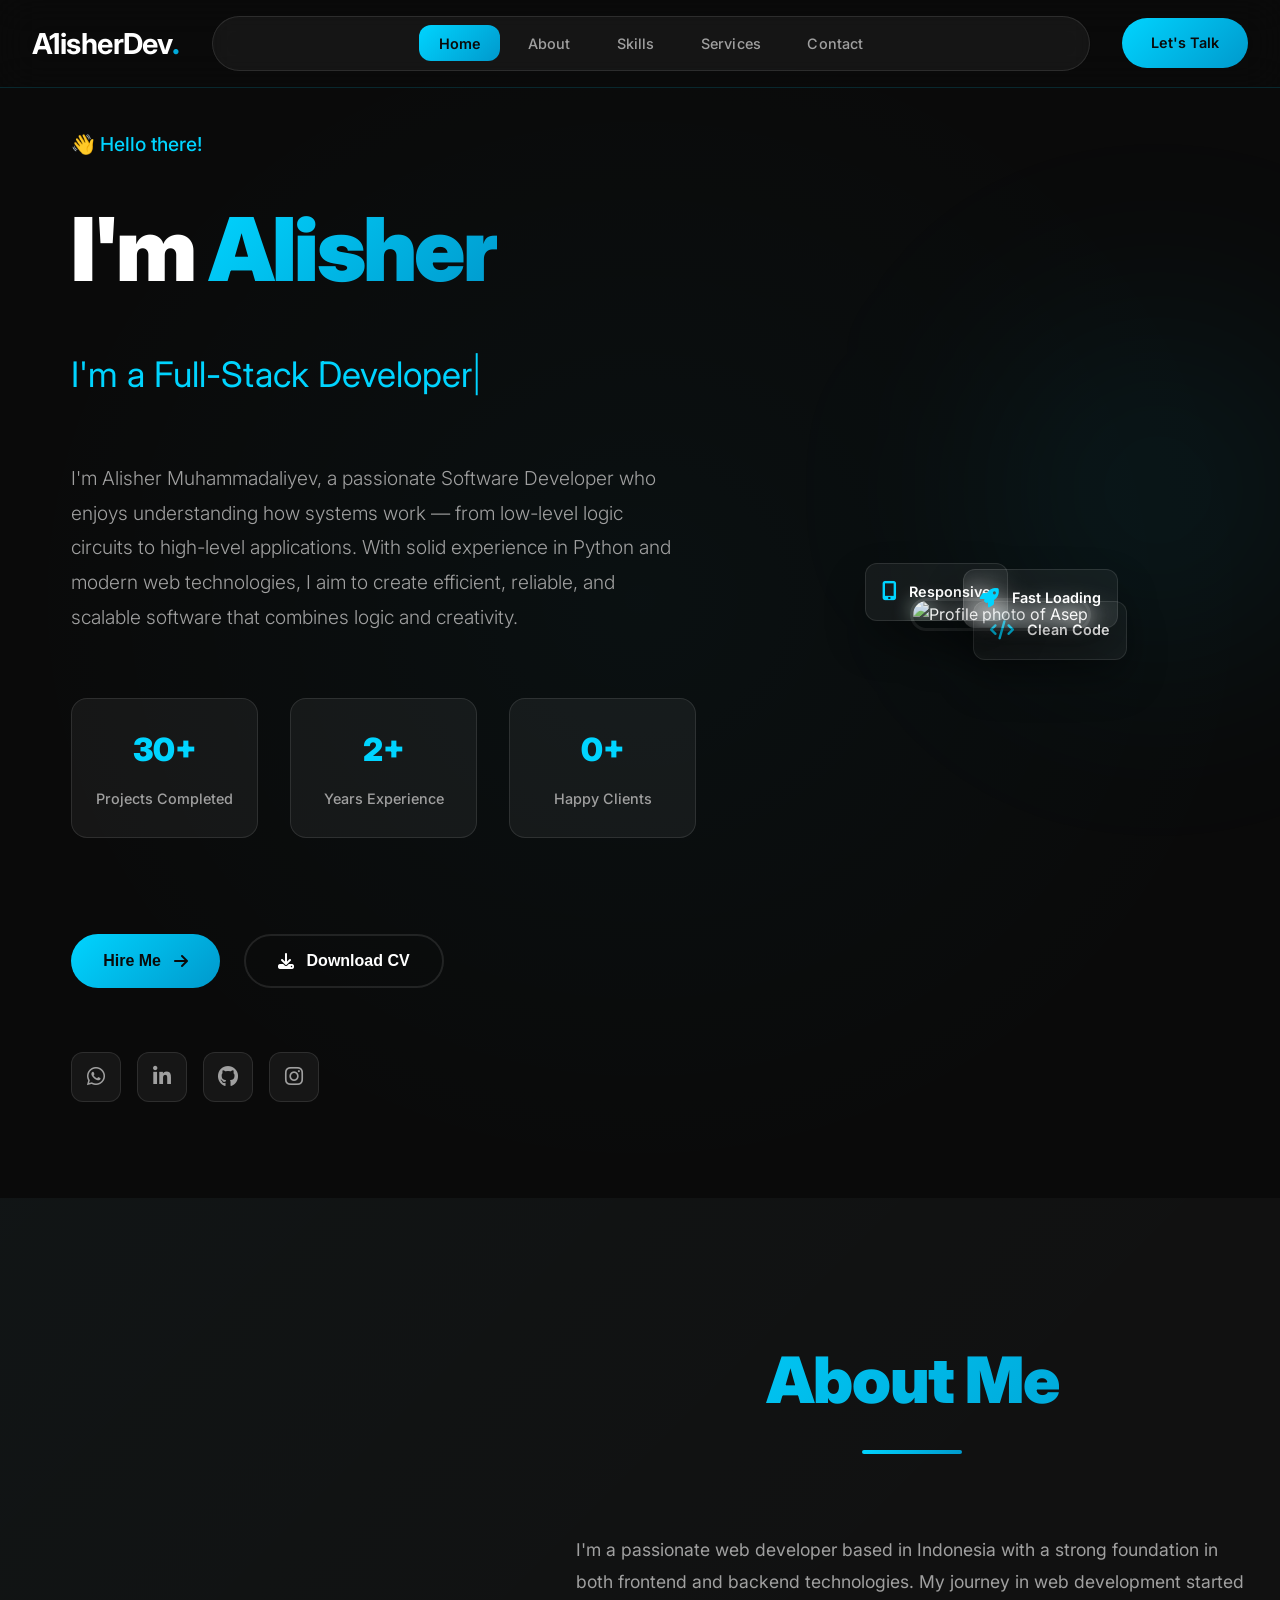
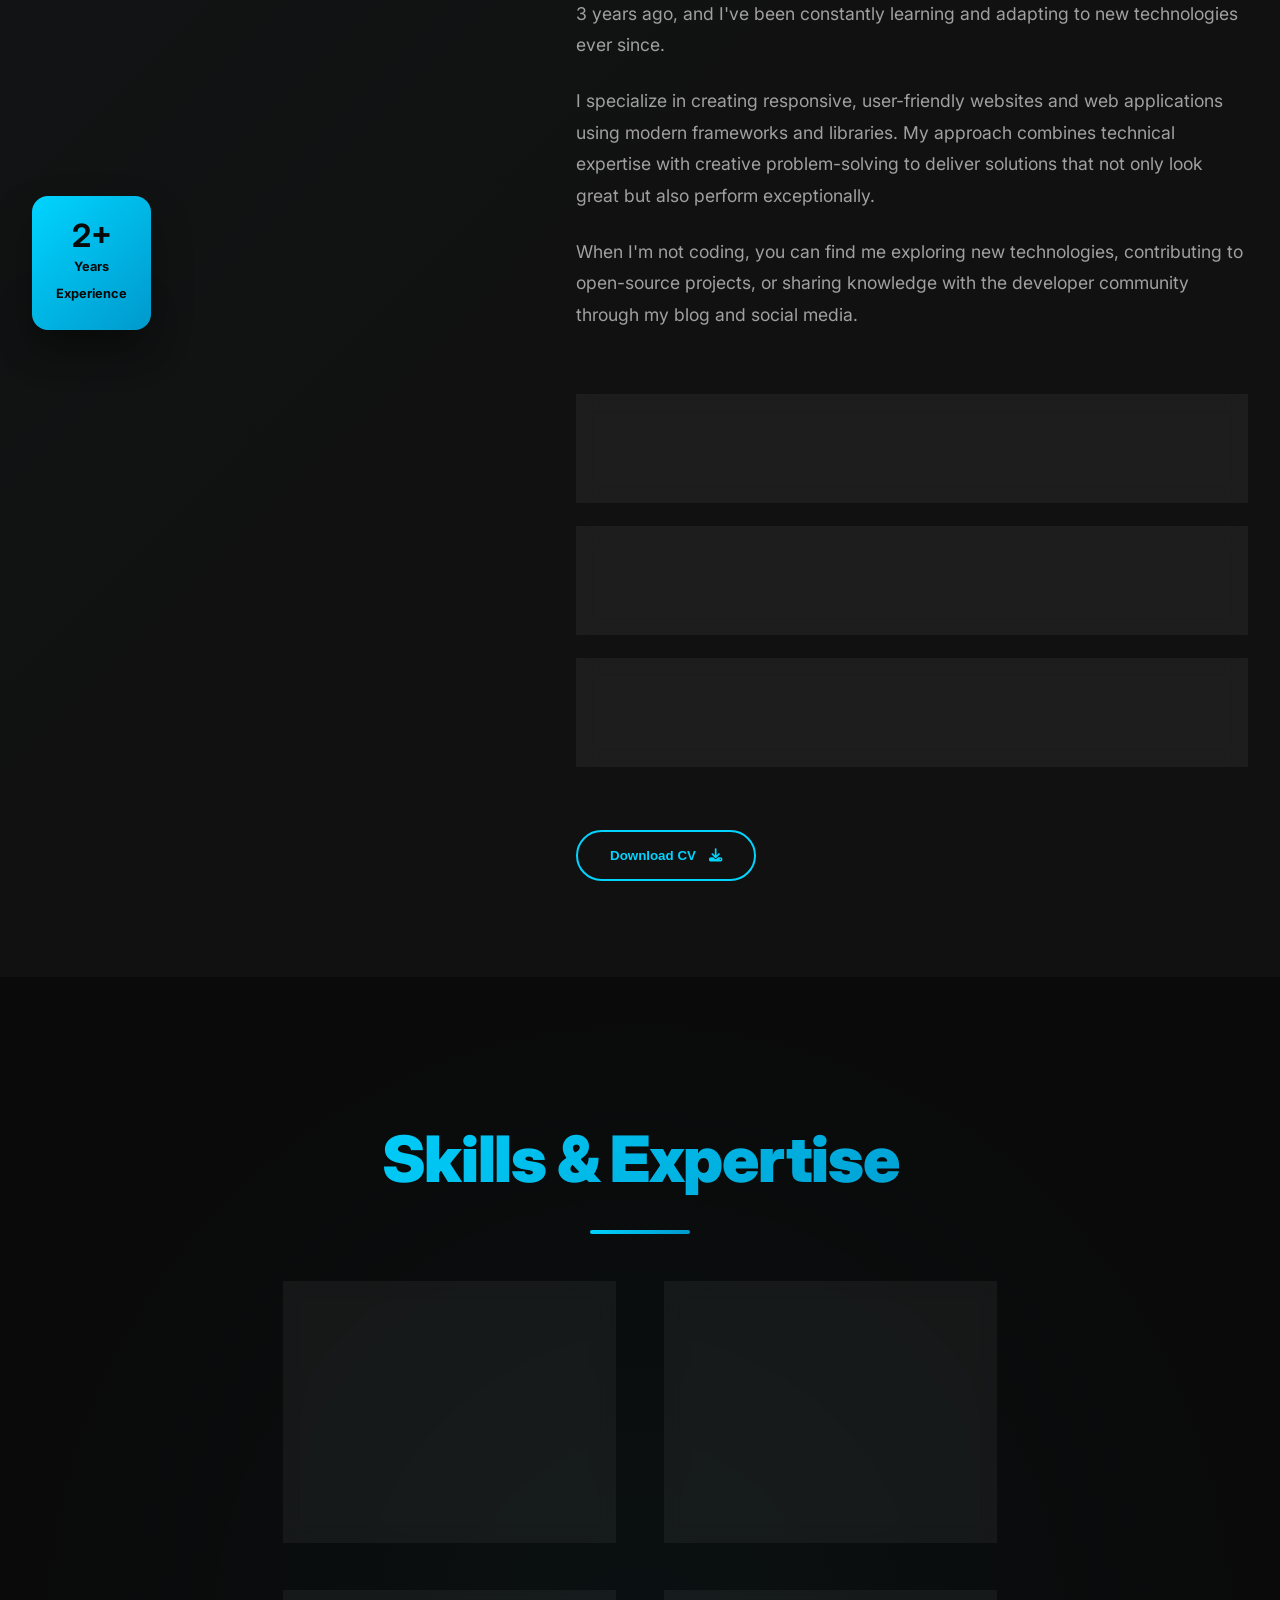
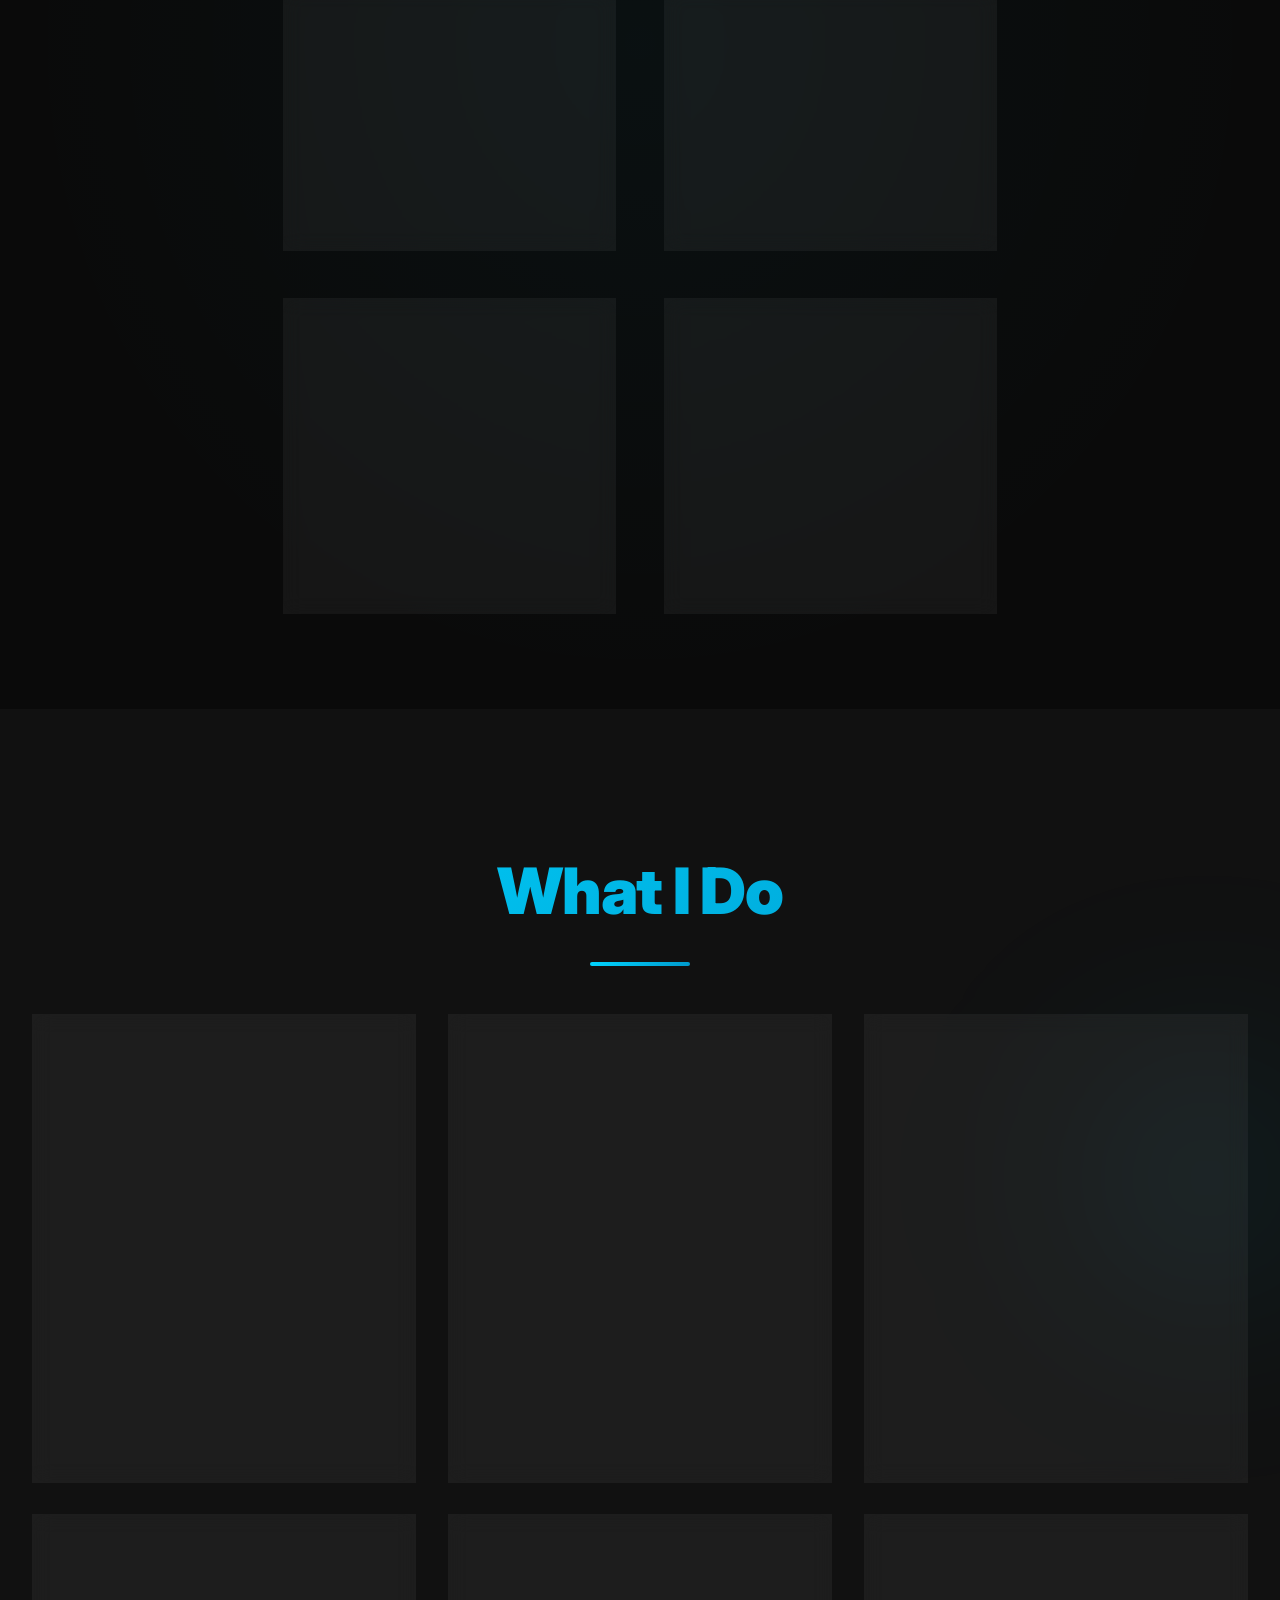
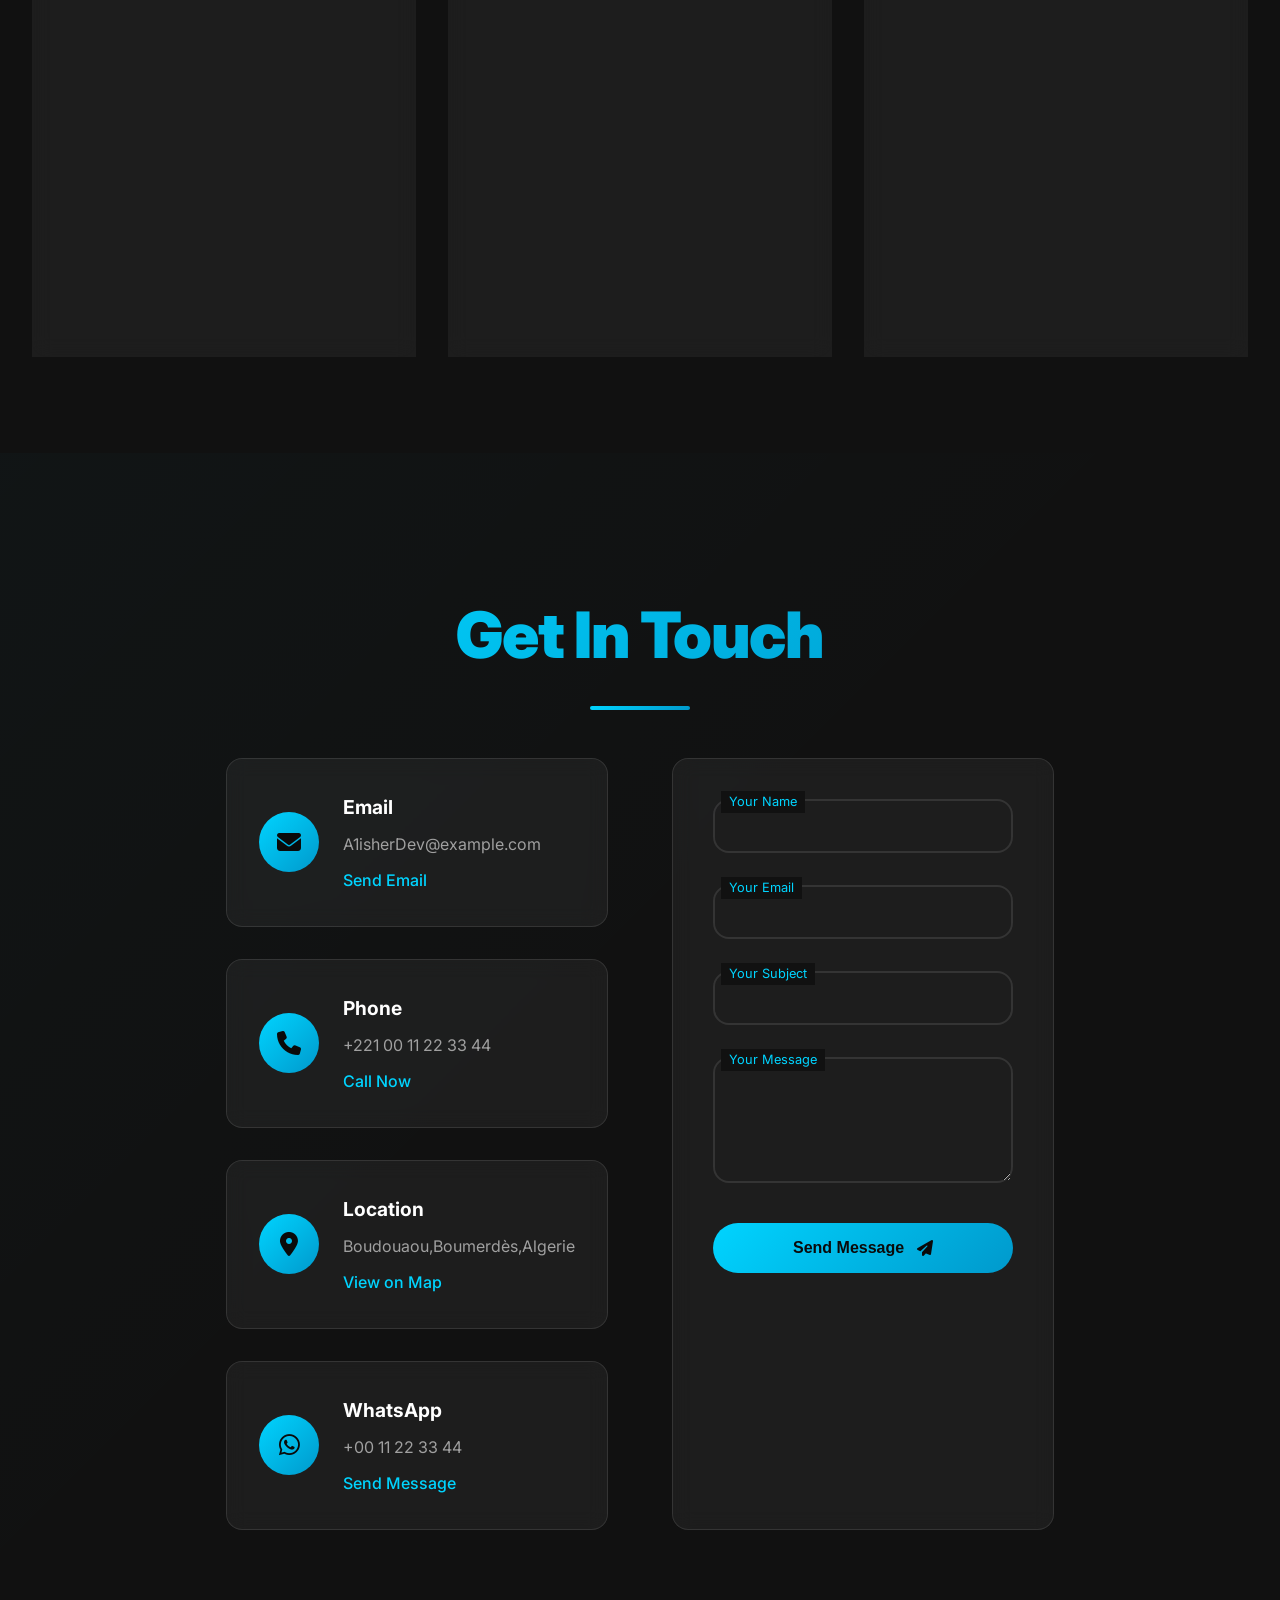
==== protfile/index.html @ f5bdd961 "template and starting" ====
<!DOCTYPE html>
<html lang="en">
<head>
    <meta charset="UTF-8">
    <meta name="viewport" content="width=device-width, initial-scale=1.0">
    <title>A1isherDev</title>
    <link rel="stylesheet" href="https://fonts.googleapis.com/css2?family=Inter:wght@300;400;500;600;700;900&display=swap">
    <link rel="stylesheet" href="https://cdnjs.cloudflare.com/ajax/libs/font-awesome/6.4.0/css/all.min.css">
    <link rel="stylesheet" href="style.css">
</head>
<body>
    <header>
        <nav class="navbar">
            <div class="nav-brand">A1isherDev<span class="brand-dot">.</span></div>
            <ul class="nav-menu">
                <li><a href="#home" class="nav-link active">Home</a></li>
                <li><a href="#about" class="nav-link">About</a></li>
                <li><a href="#skills" class="nav-link">Skills</a></li>
                <li><a href="#service" class="nav-link">Services</a></li>
                <li><a href="#contact" class="nav-link">Contact</a></li>
            </ul>
            <div class="nav-cta">
                <a href="#contact" class="cta-btn">Let's Talk</a>
            </div>
            <div class="hamburger">
                <span></span>
                <span></span>
                <span></span>
            </div>
        </nav>
    </header>

    <main>
        <section id="home" class="section home">
            <div class="container">
                <div class="home-content">
                    <div class="home-text">
                        <div class="greeting">👋 Hello there!</div>
                        <h1 class="hero-title">I'm <span class="accent">Alisher</span></h1>
                        <h2 class="hero-subtitle" id="rotating-profession">Web Developer</h2>
                        <p class="hero-desc">I'm Alisher Muhammadaliyev, a passionate Software Developer who enjoys understanding how systems work —
from low-level logic circuits to high-level applications.
With solid experience in Python and modern web technologies,
I aim to create efficient, reliable, and scalable software that combines logic and creativity.</p>
                        
                        <div class="hero-stats">
                            <div class="stat">
                                <span class="stat-number">30+</span>
                                <span class="stat-label">Projects Completed</span>
                            </div>
                            <div class="stat">
                                <span class="stat-number">2+</span>
                                <span class="stat-label">Years Experience</span>
                            </div>
                            <div class="stat">
                                <span class="stat-number">0+</span>
                                <span class="stat-label">Happy Clients</span>
                            </div>
                        </div>

                        <div class="hero-actions">
                            <button class="hire-btn primary">
                                <span>Hire Me</span>
                                <i class="fas fa-arrow-right"></i>
                            </button>
                            <button class="hire-btn secondary">
                                <i class="fas fa-download"></i>
                                <span>Download CV</span>
                            </button>
                        </div>

                        <div class="social-links">
                            <a href="#" aria-label="WhatsApp" class="social-icon whatsapp">
                                <i class="fab fa-whatsapp"></i>
                            </a>
                            <a href="#" aria-label="LinkedIn" class="social-icon linkedin">
                                <i class="fab fa-linkedin-in"></i>
                            </a>
                            <a href="https://github.com/A1isherDev" aria-label="GitHub" class="social-icon github">
                                <i class="fab fa-github"></i>
                            </a>
                            <a href="#" aria-label="Instagram" class="social-icon instagram">
                                <i class="fab fa-instagram"></i>
                            </a>
                        </div>
                    </div>
                    
                    <div class="home-image">
                        <div class="image-container">
                            <img src="images/img.jpg" alt="Profile photo of Asep" class="profile-image">
                            <div class="floating-card card-1">
                                <i class="fas fa-code"></i>
                                <span>Clean Code</span>
                            </div>
                            <div class="floating-card card-2">
                                <i class="fas fa-mobile-alt"></i>
                                <span>Responsive</span>
                            </div>
                            <div class="floating-card card-3">
                                <i class="fas fa-rocket"></i>
                                <span>Fast Loading</span>
                            </div>
                        </div>
                    </div>
                </div>
            </div>
        </section>

        <section id="about" class="section about">
            <div class="container">
                <div class="about-content">
                    <div class="about-image">
                        <div class="image-wrapper">
                            <img src="images/img.jpg" alt="About Asep" class="about-img">
                            <div class="experience-badge">
                                <span class="badge-number">2+</span>
                                <span class="badge-text">Years<br>Experience</span>
                            </div>
                        </div>
                    </div>
                    
                    <div class="about-text">
                        <h2 class="section-title">About Me</h2>
                        <div class="about-description">
                            <p>I'm a passionate web developer based in Indonesia with a strong foundation in both frontend and backend technologies. My journey in web development started 3 years ago, and I've been constantly learning and adapting to new technologies ever since.</p>
                            
                            <p>I specialize in creating responsive, user-friendly websites and web applications using modern frameworks and libraries. My approach combines technical expertise with creative problem-solving to deliver solutions that not only look great but also perform exceptionally.</p>
                            
                            <p>When I'm not coding, you can find me exploring new technologies, contributing to open-source projects, or sharing knowledge with the developer community through my blog and social media.</p>
                        </div>

                        <div class="about-highlights">
                            <div class="highlight">
                                <i class="fas fa-graduation-cap"></i>
                                <div>
                                    <h4>Education</h4>
                                    <p>Computer Science</p>
                                </div>
                            </div>
                            <div class="highlight">
                                <i class="fas fa-map-marker-alt"></i>
                                <div>
                                    <h4>Location</h4>
                                    <p>Boudouaou,Boumerdès,Algerie</p>
                                </div>
                            </div>
                            <div class="highlight">
                                <i class="fas fa-briefcase"></i>
                                <div>
                                    <h4>Experience</h4>
                                    <p>2+ Years in Web Development</p>
                                </div>
                            </div>
                        </div>

                        <div class="about-actions">
                            <button class="about-btn">
                                <span>Download CV</span>
                                <i class="fas fa-download"></i>
                            </button>
                        </div>
                    </div>
                </div>
            </div>
        </section>

        <!-- Skills Section -->
        <section id="skills" class="section skills">
            <div class="container">
                <h2 class="section-title">Skills & Expertise</h2>
                <div class="skills-content">
                    <div class="skills-grid">
                        <div class="skill-category">
                            <h3>Frontend Development</h3>
                            <div class="skill-items">
                                <div class="skill-item">
                                    <i class="fab fa-html5"></i>
                                    <span>HTML5</span>
                                    <div class="skill-bar">
                                        <div class="skill-fill" style="width: 95%"></div>
                                    </div>
                                </div>
                                <div class="skill-item">
                                    <i class="fab fa-css3-alt"></i>
                                    <span>CSS3</span>
                                    <div class="skill-bar">
                                        <div class="skill-fill" style="width: 90%"></div>
                                    </div>
                                </div>
                                <div class="skill-item">
                                    <i class="fab fa-js-square"></i>
                                    <span>JavaScript</span>
                                    <div class="skill-bar">
                                        <div class="skill-fill" style="width: 85%"></div>
                                    </div>
                                </div>
                            </div>
                        </div>
                        <div class="skill-category">
                            <h3>Backend Development</h3>
                            <div class="skill-items">
                                <div class="skill-item">
                                    <i class="fab fa-node-js"></i>
                                    <span>Node.js</span>
                                    <div class="skill-bar">
                                        <div class="skill-fill" style="width: 85%"></div>
                                    </div>
                                </div>
                                <div class="skill-item">
                                    <i class="fab fa-python"></i>
                                    <span>Python</span>
                                    <div class="skill-bar">
                                        <div class="skill-fill" style="width: 80%"></div>
                                    </div>
                                </div>
                                <div class="skill-item">
                                    <i class="fas fa-server"></i>
                                    <span>Express.js</span>
                                    <div class="skill-bar">
                                        <div class="skill-fill" style="width: 80%"></div>
                                    </div>
                                </div>
                            </div>
                        </div>
                        <div class="skill-category">
                            <h3>Database Management</h3>
                            <div class="skill-items">
                                <div class="skill-item">
                                    <i class="fas fa-database"></i>
                                    <span>MongoDB</span>
                                    <div class="skill-bar">
                                        <div class="skill-fill" style="width: 75%"></div>
                                    </div>
                                </div>
                                <div class="skill-item">
                                    <i class="fas fa-database"></i>
                                    <span>MySQL</span>
                                    <div class="skill-bar">
                                        <div class="skill-fill" style="width: 80%"></div>
                                    </div>
                                </div>
                                <div class="skill-item">
                                    <i class="fas fa-database"></i>
                                    <span>PostgreSQL</span>
                                    <div class="skill-bar">
                                        <div class="skill-fill" style="width: 70%"></div>
                                    </div>
                                </div>
                            </div>
                        </div>
                        <div class="skill-category">
                            <h3>DevOps & Tools</h3>
                            <div class="skill-items">
                                <div class="skill-item">
                                    <i class="fab fa-git-alt"></i>
                                    <span>Git</span>
                                    <div class="skill-bar">
                                        <div class="skill-fill" style="width: 90%"></div>
                                    </div>
                                </div>
                                <div class="skill-item">
                                    <i class="fab fa-docker"></i>
                                    <span>Docker</span>
                                    <div class="skill-bar">
                                        <div class="skill-fill" style="width: 70%"></div>
                                    </div>
                                </div>
                                <div class="skill-item">
                                    <i class="fas fa-code"></i>
                                    <span>VS Code</span>
                                    <div class="skill-bar">
                                        <div class="skill-fill" style="width: 95%"></div>
                                    </div>
                                </div>
                            </div>
                        </div>
                        <div class="skill-category">
                            <h3>UI/UX Design</h3>
                            <div class="skill-items">
                                <div class="skill-item">
                                    <i class="fab fa-figma"></i>
                                    <span>Figma</span>
                                    <div class="skill-bar">
                                        <div class="skill-fill" style="width: 85%"></div>
                                    </div>
                                </div>
                                <div class="skill-item">
                                    <i class="fas fa-palette"></i>
                                    <span>Adobe XD</span>
                                    <div class="skill-bar">
                                        <div class="skill-fill" style="width: 75%"></div>
                                    </div>
                                </div>
                                <div class="skill-item">
                                    <i class="fas fa-mobile-alt"></i>
                                    <span>Responsive Design</span>
                                    <div class="skill-bar">
                                        <div class="skill-fill" style="width: 90%"></div>
                                    </div>
                                </div>
                            </div>
                        </div>
                        <div class="skill-category">
                            <h3>Mobile Development</h3>
                            <div class="skill-items">
                                <div class="skill-item">
                                    <i class="fab fa-react"></i>
                                    <span>React Native</span>
                                    <div class="skill-bar">
                                        <div class="skill-fill" style="width: 75%"></div>
                                    </div>
                                </div>
                                <div class="skill-item">
                                    <i class="fab fa-android"></i>
                                    <span>Android</span>
                                    <div class="skill-bar">
                                        <div class="skill-fill" style="width: 70%"></div>
                                    </div>
                                </div>
                                <div class="skill-item">
                                    <i class="fab fa-apple"></i>
                                    <span>iOS</span>
                                    <div class="skill-bar">
                                        <div class="skill-fill" style="width: 65%"></div>
                                    </div>
                                </div>
                            </div>
                        </div>
                    </div>
                </div>
            </div>
        </section>

        <!-- Services Section -->
        <section id="service" class="section services">
            <div class="container">
                <h2 class="section-title">What I Do</h2>
                <div class="services-content">
                    <div class="services-grid">
                        <div class="service-card">
                            <div class="service-icon">
                                <i class="fas fa-code"></i>
                            </div>
                            <h3>Web Development</h3>
                            <p>I create responsive, modern websites using the latest technologies and best practices. From concept to deployment, I ensure your website looks great and performs perfectly.</p>
                            <div class="service-features">
                                <span>Responsive Design</span>
                                <span>Performance Optimized</span>
                                <span>SEO Friendly</span>
                            </div>
                        </div>
                        <div class="service-card">
                            <div class="service-icon">
                                <i class="fas fa-mobile-alt"></i>
                            </div>
                            <h3>Mobile Development</h3>
                            <p>Building cross-platform mobile applications that work seamlessly on both iOS and Android devices using modern frameworks and tools.</p>
                            <div class="service-features">
                                <span>Cross-Platform</span>
                                <span>Native Performance</span>
                                <span>User-Friendly</span>
                            </div>
                        </div>
                        <div class="service-card">
                            <div class="service-icon">
                                <i class="fas fa-palette"></i>
                            </div>
                            <h3>UI/UX Design</h3>
                            <p>Designing intuitive and beautiful user interfaces that provide exceptional user experiences. I focus on usability, accessibility, and visual appeal.</p>
                            <div class="service-features">
                                <span>User-Centered</span>
                                <span>Modern Design</span>
                                <span>Accessibility</span>
                            </div>
                        </div>
                        <div class="service-card">
                            <div class="service-icon">
                                <i class="fas fa-rocket"></i>
                            </div>
                            <h3>Performance Optimization</h3>
                            <p>Optimizing websites and applications for speed, scalability, and reliability. I ensure your digital products perform at their best under any conditions.</p>
                            <div class="service-features">
                                <span>Fast Loading</span>
                                <span>Scalable</span>
                                <span>Reliable</span>
                            </div>
                        </div>
                        <div class="service-card">
                            <div class="service-icon">
                                <i class="fas fa-shopping-cart"></i>
                            </div>
                            <h3>E-commerce Solutions</h3>
                            <p>Building secure and efficient e-commerce platforms that drive sales and provide excellent shopping experiences for your customers.</p>
                            <div class="service-features">
                                <span>Secure Payments</span>
                                <span>Inventory Management</span>
                                <span>Analytics</span>
                            </div>
                        </div>
                        <div class="service-card">
                            <div class="service-icon">
                                <i class="fas fa-cogs"></i>
                            </div>
                            <h3>API Development</h3>
                            <p>Creating robust and scalable APIs that power your applications. I build RESTful and GraphQL APIs with proper documentation and testing.</p>
                            <div class="service-features">
                                <span>RESTful APIs</span>
                                <span>GraphQL</span>
                                <span>Documentation</span>
                            </div>
                        </div>
                    </div>
                </div>
            </div>
        </section>

        <!-- Contact Section -->
        <section id="contact" class="section contact">
            <div class="container">
                <h2 class="section-title">Get In Touch</h2>
                <div class="contact-content">
                    <div class="contact-info">
                        <div class="contact-item">
                            <div class="contact-icon">
                                <i class="fas fa-envelope"></i>
                            </div>
                            <div class="contact-details">
                                <h3>Email</h3>
                                <p>A1isherDev@example.com</p>
                                <a href="mailto:asep@example.com">Send Email</a>
                            </div>
                        </div>
                        <div class="contact-item">
                            <div class="contact-icon">
                                <i class="fas fa-phone"></i>
                            </div>
                            <div class="contact-details">
                                <h3>Phone</h3>
                                <p>+221 00 11 22 33 44</p>
                                <a href="tel:+00 11 22 33 44">Call Now</a>
                            </div>
                        </div>
                        <div class="contact-item">
                            <div class="contact-icon">
                                <i class="fas fa-map-marker-alt"></i>
                            </div>
                            <div class="contact-details">
                                <h3>Location</h3>
                                <p>Boudouaou,Boumerdès,Algerie</p>
                                <a href="#" target="_blank">View on Map</a>
                            </div>
                        </div>
                        <div class="contact-item">
                            <div class="contact-icon">
                                <i class="fab fa-whatsapp"></i>
                            </div>
                            <div class="contact-details">
                                <h3>WhatsApp</h3>
                                <p>+00 11 22 33 44</p>
                                <a href="#" target="_blank">Send Message</a>
                            </div>
                        </div>
                    </div>
                    <div class="contact-form">
                        <form id="contactForm">
                            <div class="form-group">
                                <input type="text" id="name" name="name" required>
                                <label for="name">Your Name</label>
                            </div>
                            <div class="form-group">
                                <input type="email" id="email" name="email" required>
                                <label for="email">Your Email</label>
                            </div>
                            <div class="form-group">
                                <input type="text" id="subject" name="subject" required>
                                <label for="subject">Your Subject</label>
                            </div>
                            <div class="form-group">
                                <textarea id="message" name="message" rows="5" required></textarea>
                                <label for="message">Your Message</label>
                            </div>
                            <button type="submit" class="submit-btn">
                                <span>Send Message</span>
                                <i class="fas fa-paper-plane"></i>
                            </button>
                        </form>
                    </div>
                </div>
            </div>
        </section>
    </main>

    <script src="script.js"></script>
</body>
</html>
---- protfile/style.css ----
/* CSS Variables */
:root {
    --bg-primary: #0a0a0a;
    --bg-secondary: #111111;
    --bg-tertiary: #1a1a1a;
    --text-primary: #ffffff;
    --text-secondary: #a0a0a0;
    --text-muted: #666666;
    --accent-primary: #00d4ff;
    --accent-secondary: #0099cc;
    --accent-gradient: linear-gradient(135deg, #00d4ff 0%, #0099cc 100%);
    --accent-gradient-hover: linear-gradient(135deg, #00bfea 0%, #0088bb 100%);
    --border-accent: rgba(0, 212, 255, 0.15);
    --shadow-glow: 0 0 60px rgba(0, 212, 255, 0.15);
    --shadow-card: 0 20px 40px rgba(0, 0, 0, 0.3);
    --shadow-hover: 0 30px 60px rgba(0, 0, 0, 0.4);
    --border-radius: 16px;
    --border-radius-pill: 50px;
    --transition-smooth: all 0.4s cubic-bezier(0.25, 0.46, 0.45, 0.94);
    --transition-fast: all 0.2s ease;
    --transition-spring: all 0.6s cubic-bezier(0.68, -0.55, 0.265, 1.55);
    --glass-bg: rgba(255, 255, 255, 0.05);
    --glass-border: rgba(255, 255, 255, 0.1);
}

* {
    margin: 0;
    padding: 0;
    box-sizing: border-box;
}

body {
    font-family: 'Inter', sans-serif;
    background: var(--bg-primary);
    color: var(--text-primary);
    line-height: 1.7;
    overflow-x: hidden;
    -webkit-font-smoothing: antialiased;
    -moz-osx-font-smoothing: grayscale;
}

.container {
    max-width: 1400px;
    margin: 0 auto;
    padding: 0 2rem;
}

/* Scrollbar Styling */
::-webkit-scrollbar {
    width: 8px;
}

::-webkit-scrollbar-track {
    background: var(--bg-secondary);
}

::-webkit-scrollbar-thumb {
    background: var(--accent-gradient);
    border-radius: 4px;
}

::-webkit-scrollbar-thumb:hover {
    background: var(--accent-gradient-hover);
}

/* Enhanced Header */
header {
    position: fixed;
    top: 0;
    width: 100%;
    z-index: 1000;
    padding: 1rem 0;
    background: rgba(10, 10, 10, 0.8);
    backdrop-filter: blur(20px);
    border-bottom: 1px solid var(--border-accent);
    transition: var(--transition-smooth);
}

header.scrolled {
    padding: 0.5rem 0;
    background: rgba(10, 10, 10, 0.95);
    box-shadow: var(--shadow-card);
}

.navbar {
    display: grid;
    grid-template-columns: auto 1fr auto;
    align-items: center;
    gap: 2rem;
    max-width: 1400px;
    margin: 0 auto;
    padding: 0 2rem;
}

.nav-brand {
    font-size: 1.8rem;
    font-weight: 700;
    color: var(--text-primary);
    letter-spacing: -0.02em;
    position: relative;
    cursor: pointer;
}

.brand-dot {
    background: var(--accent-gradient);
    -webkit-background-clip: text;
    -webkit-text-fill-color: transparent;
    background-clip: text;
    font-size: 2rem;
}

.nav-menu {
    display: flex;
    list-style: none;
    justify-content: center;
    align-items: center;
    gap: 0.5rem;
    background: var(--glass-bg);
    padding: 0.8rem 1.5rem;
    border-radius: var(--border-radius-pill);
    border: 1px solid var(--glass-border);
    backdrop-filter: blur(10px);
}

.nav-link {
    color: var(--text-secondary);
    text-decoration: none;
    font-weight: 500;
    font-size: 0.9rem;
    position: relative;
    padding: 0.6rem 1.2rem;
    border-radius: 12px;
    transition: var(--transition-fast);
    letter-spacing: 0.01em;
}

.nav-link:hover,
.nav-link.active {
    color: var(--text-primary);
    background: rgba(0, 212, 255, 0.1);
    transform: translateY(-1px);
}

.nav-link.active {
    background: var(--accent-gradient);
    color: var(--bg-primary);
    font-weight: 600;
}

.nav-cta {
    display: flex;
    align-items: center;
}

.cta-btn {
    background: var(--accent-gradient);
    color: var(--bg-primary);
    text-decoration: none;
    padding: 0.8rem 1.8rem;
    border-radius: var(--border-radius-pill);
    font-weight: 600;
    font-size: 0.9rem;
    transition: var(--transition-smooth);
    position: relative;
    overflow: hidden;
}

.cta-btn::before {
    content: '';
    position: absolute;
    top: 0;
    left: -100%;
    width: 100%;
    height: 100%;
    background: linear-gradient(90deg, transparent, rgba(255, 255, 255, 0.2), transparent);
    transition: left 0.5s;
}

.cta-btn:hover::before {
    left: 100%;
}

.cta-btn:hover {
    transform: translateY(-2px);
    box-shadow: 0 10px 30px rgba(0, 212, 255, 0.3);
}

.hamburger {
    display: none;
    flex-direction: column;
    cursor: pointer;
    gap: 0.3rem;
    padding: 0.5rem;
    background: var(--glass-bg);
    border-radius: 8px;
    border: 1px solid var(--glass-border);
    backdrop-filter: blur(10px);
}

.hamburger span {
    width: 25px;
    height: 2px;
    background: var(--text-primary);
    border-radius: 2px;
    transition: var(--transition-smooth);
}

.hamburger.active span:nth-child(1) {
    transform: rotate(45deg) translate(5px, 5px);
}

.hamburger.active span:nth-child(2) {
    opacity: 0;
}

.hamburger.active span:nth-child(3) {
    transform: rotate(-45deg) translate(7px, -6px);
}

/* Sections */
.section {
    min-height: 100vh;
    display: flex;
    align-items: center;
    padding: 8rem 0 6rem;
    position: relative;
}

.section-title {
    font-size: clamp(2.5rem, 5vw, 4rem);
    font-weight: 900;
    text-align: center;
    margin-bottom: 3rem;
    background: var(--accent-gradient);
    -webkit-background-clip: text;
    -webkit-text-fill-color: transparent;
    background-clip: text;
    letter-spacing: -0.02em;
    position: relative;
}

.section-title::after {
    content: '';
    display: block;
    width: 100px;
    height: 4px;
    background: var(--accent-gradient);
    margin: 1rem auto 0;
    border-radius: 2px;
}

/* Enhanced Home Section */
.home {
    background: radial-gradient(ellipse at center, rgba(0, 212, 255, 0.03) 0%, transparent 70%);
    position: relative;
    overflow: hidden;
}

.home::before {
    content: '';
    position: absolute;
    top: 20%;
    right: -10%;
    width: 500px;
    height: 500px;
    background: radial-gradient(circle, rgba(0, 212, 255, 0.1) 0%, transparent 70%);
    border-radius: 50%;
    filter: blur(100px);
    animation: float 6s ease-in-out infinite;
}

.home-content {
    display: grid;
    grid-template-columns: 1.2fr 0.8fr;
    gap: 6rem;
    align-items: center;
    max-width: 1300px;
    margin: 0 auto;
    position: relative;
    z-index: 1;
}

.home-text {
    display: flex;
    flex-direction: column;
    gap: 2rem;
}

.greeting {
    font-size: 1.2rem;
    color: var(--accent-primary);
    font-weight: 500;
    margin-bottom: 0.5rem;
    opacity: 0;
    animation: fadeInUp 0.8s ease forwards 0.2s;
}

.hero-title {
    font-size: clamp(3rem, 7vw, 5.5rem);
    font-weight: 900;
    line-height: 1.1;
    letter-spacing: -0.03em;
    margin-bottom: 1rem;
    opacity: 0;
    animation: fadeInUp 0.8s ease forwards 0.4s;
}

.accent {
    background: var(--accent-gradient);
    -webkit-background-clip: text;
    -webkit-text-fill-color: transparent;
    background-clip: text;
    position: relative;
}

.hero-subtitle {
    font-size: clamp(1.5rem, 3vw, 2.2rem);
    font-weight: 400;
    color: var(--accent-primary);
    margin-bottom: 1.5rem;
    min-height: 3rem;
    opacity: 0;
    animation: fadeInUp 0.8s ease forwards 0.6s;
}

.cursor {
    animation: blink 1s infinite;
    color: var(--accent-primary);
    font-weight: 300;
}

.hero-desc {
    font-size: 1.2rem;
    font-weight: 300;
    color: var(--text-secondary);
    max-width: 600px;
    line-height: 1.8;
    opacity: 0;
    animation: fadeInUp 0.8s ease forwards 0.8s;
}

.hero-stats {
    display: grid;
    grid-template-columns: repeat(3, 1fr);
    gap: 2rem;
    margin: 2rem 0;
    opacity: 0;
    animation: fadeInUp 0.8s ease forwards 1s;
}

.stat {
    text-align: center;
    padding: 1.5rem;
    background: var(--glass-bg);
    border: 1px solid var(--glass-border);
    border-radius: var(--border-radius);
    backdrop-filter: blur(10px);
    transition: 0s;
}

.stat:hover {
    transform: translateY(-5px);
    box-shadow: var(--shadow-card);
    border-color: var(--accent-primary);
}

.stat-number {
    display: block;
    font-size: 2rem;
    font-weight: 900;
    color: var(--accent-primary);
    margin-bottom: 0.5rem;
}

.stat-label {
    font-size: 0.9rem;
    color: var(--text-secondary);
    font-weight: 500;
}

.hero-actions {
    display: flex;
    gap: 1.5rem;
    margin: 2rem 0;
    opacity: 0;
    animation: fadeInUp 0.8s ease forwards 1.2s;
}

.hire-btn {
    display: flex;
    align-items: center;
    gap: 0.8rem;
    padding: 1rem 2rem;
    border-radius: var(--border-radius-pill);
    font-weight: 600;
    font-size: 1rem;
    cursor: pointer;
    transition: var(--transition-smooth);
    border: none;
    position: relative;
    overflow: hidden;
}

.hire-btn.primary {
    background: var(--accent-gradient);
    color: var(--bg-primary);
}

.hire-btn.secondary {
    background: transparent;
    color: var(--text-primary);
    border: 2px solid var(--glass-border);
}

.hire-btn:hover {
    transform: translateY(-3px);
    box-shadow: 0 15px 35px rgba(0, 212, 255, 0.3);
}

.hire-btn.secondary:hover {
    border-color: var(--accent-primary);
    color: var(--accent-primary);
}

.social-links {
    display: flex;
    gap: 1rem;
    opacity: 0;
    animation: fadeInUp 0.8s ease forwards 1.4s;
}

.social-icon {
    width: 50px;
    height: 50px;
    border-radius: 12px;
    display: flex;
    align-items: center;
    justify-content: center;
    color: var(--text-secondary);
    text-decoration: none;
    transition: 0s;
    font-size: 1.3rem;
    background: var(--glass-bg);
    border: 1px solid var(--glass-border);
    backdrop-filter: blur(10px);
}

.social-icon:hover {
    transform: translateY(-3px);
    color: var(--text-primary);
    box-shadow: var(--shadow-card);
}

.social-icon.whatsapp:hover {
    background: #25d366;
    color: white;
}

.social-icon.linkedin:hover {
    background: #0077b5;
    color: white;
}

.social-icon.github:hover {
    background: #333;
    color: white;
}

.social-icon.instagram:hover {
    background: linear-gradient(45deg, #f09433 0%, #e6683c 25%, #dc2743 50%, #cc2366 75%, #bc1888 100%);
    color: white;
}

/* Enhanced Home Image */
.home-image {
    position: relative;
    display: flex;
    justify-content: center;
    align-items: center;
}

.image-container {
    position: relative;
    opacity: 0;
    animation: fadeInScale 1s ease forwards 0.5s;
}

.profile-image {
    width: 400px;
    height: 500px;
    object-fit: cover;
    border-radius: 20px;
    box-shadow: var(--shadow-card);
    transition: var(--transition-smooth);
    border: 3px solid var(--glass-border);
}

.profile-image:hover {
    transform: scale(1.02);
    box-shadow: var(--shadow-hover);
}

.floating-card {
    position: absolute;
    background: var(--glass-bg);
    border: 1px solid var(--glass-border);
    backdrop-filter: blur(10px);
    padding: 1rem;
    border-radius: 12px;
    display: flex;
    align-items: center;
    gap: 0.8rem;
    color: var(--text-primary);
    font-weight: 600;
    font-size: 0.9rem;
    animation: floatCard 4s ease-in-out infinite;
    box-shadow: var(--shadow-card);
}

.floating-card i {
    color: var(--accent-primary);
    font-size: 1.2rem;
}

.card-1 {
    top: 10%;
    right: -20%;
    animation-delay: 0s;
}

.card-2 {
    bottom: 30%;
    left: -25%;
    animation-delay: 1.5s;
}

.card-3 {
    bottom: 10%;
    right: -15%;
    animation-delay: 3s;
}

/* Enhanced About Section */
.about {
    background: var(--bg-secondary);
    position: relative;
}

.about::before {
    content: '';
    position: absolute;
    top: 0;
    left: 0;
    width: 100%;
    height: 100%;
    background: linear-gradient(135deg, rgba(0, 212, 255, 0.02) 0%, transparent 50%);
    pointer-events: none;
}

.about-content {
    display: grid;
    grid-template-columns: 0.8fr 1.2fr;
    gap: 6rem;
    align-items: center;
    max-width: 1300px;
    margin: 0 auto;
    position: relative;
    z-index: 1;
}

.about-image {
    position: relative;
}

.image-wrapper {
    position: relative;
    display: inline-block;
}

.about-img {
    width: 100%;
    max-width: 500px;
    height: 600px;
    object-fit: cover;
    border-radius: 20px;
    box-shadow: var(--shadow-card);
    border: 3px solid var(--glass-border);
    transition: var(--transition-smooth);
}

.about-img:hover {
    transform: scale(1.02);
    box-shadow: var(--shadow-hover);
}

.experience-badge {
    position: absolute;
    bottom: -10px;
    right: -10px;
    background: var(--accent-gradient);
    color: var(--bg-primary);
    padding: 1.5rem;
    border-radius: 16px;
    text-align: center;
    box-shadow: var(--shadow-card);
    font-weight: 700;
}

.badge-number {
    display: block;
    font-size: 2rem;
    line-height: 1;
}

.badge-text {
    font-size: 0.8rem;
    line-height: 1.2;
}

.about-text {
    display: flex;
    flex-direction: column;
    gap: 2rem;
}

.about-description {
    display: flex;
    flex-direction: column;
    gap: 1.5rem;
}

.about-description p {
    font-size: 1.1rem;
    color: var(--text-secondary);
    line-height: 1.8;
}

.about-highlights {
    display: flex;
    flex-direction: column;
    gap: 1.5rem;
    margin: 2rem 0;
}

.highlight {
    display: flex;
    align-items: center;
    gap: 1.5rem;
    padding: 1.5rem;
    background: var(--glass-bg);
    border: 1px solid var(--glass-border);
    border-radius: var(--border-radius);
    backdrop-filter: blur(10px);
    transition: 0s;
}

.highlight:hover {
    transform: translateX(10px);
    border-color: var(--accent-primary);
}

.highlight i {
    color: var(--accent-primary);
    font-size: 1.5rem;
    width: 30px;
    text-align: center;
}

.highlight h4 {
    margin-bottom: 0.3rem;
    color: var(--text-primary);
    font-weight: 600;
}

.highlight p {
    color: var(--text-secondary);
    font-size: 0.95rem;
}

.about-actions {
    display: flex;
    gap: 1rem;
}

.about-btn {
    display: flex;
    align-items: center;
    gap: 0.8rem;
    padding: 1rem 2rem;
    background: transparent;
    color: var(--accent-primary);
    border: 2px solid var(--accent-primary);
    border-radius: var(--border-radius-pill);
    font-weight: 600;
    cursor: pointer;
    transition: 0s;
}

.about-btn:hover {
    background: var(--accent-primary);
    color: var(--bg-primary);
    transform: translateY(-2px);
    box-shadow: 0 10px 30px rgba(0, 212, 255, 0.3);
}

/* Animations */
@keyframes fadeInUp {
    from {
        opacity: 0;
        transform: translateY(30px);
    }
    to {
        opacity: 1;
        transform: translateY(0);
    }
}

@keyframes fadeInScale {
    from {
        opacity: 0;
        transform: scale(0.8);
    }
    to {
        opacity: 1;
        transform: scale(1);
    }
}

@keyframes float {
    0%, 100% {
        transform: translateY(0px);
    }
    50% {
        transform: translateY(-20px);
    }
}

@keyframes floatCard {
    0%, 100% {
        transform: translateY(0px);
    }
    50% {
        transform: translateY(-10px);
    }
}

@keyframes blink {
    0%, 50% {
        opacity: 1;
    }
    51%, 100% {
        opacity: 0;
    }
}

/* Responsive Design */
@media (max-width: 1200px) {
    .container {
        padding: 0 1.5rem;
    }
    
    .navbar {
        padding: 0 1.5rem;
    }
    
    .home-content,
    .about-content {
        gap: 4rem;
    }
}

@media (max-width: 768px) {
    .container {
        padding: 0 1rem;
    }
    
    .navbar {
        padding: 0 1rem;
        grid-template-columns: auto auto;
        gap: 1rem;
    }
    
    .nav-menu {
        position: fixed;
        top: 0;
        left: 0;
        width: 100%;
        height: 100vh;
        background: rgba(10, 10, 10, 0.98);
        backdrop-filter: blur(20px);
        flex-direction: column;
        justify-content: center;
        gap: 2rem;
        padding: 2rem;
        border-radius: 0;
        border: none;
        transform: translateX(-100%);
        transition: var(--transition-smooth);
        z-index: 999;
    }
    
    .nav-menu.active {
        transform: translateX(0);
    }
    
    .nav-link {
        font-size: 1.5rem;
        padding: 1rem 2rem;
        text-align: center;
        width: 100%;
    }
    
    .nav-cta {
        display: none;
    }
    
    .hamburger {
        display: flex;
        z-index: 1000;
    }
    
    .section {
        padding: 6rem 0 4rem;
        min-height: auto;
    }
    
    .home {
        min-height: 100vh;
        padding: 8rem 0 4rem;
    }
    
    .home-content,
    .about-content {
        grid-template-columns: 1fr;
        gap: 3rem;
        text-align: center;
    }
    
    .home-image,
    .about-image {
        order: -1;
    }
    
    .hero-stats {
        grid-template-columns: 1fr;
        gap: 1rem;
    }
    
    .hero-actions {
        flex-direction: column;
        align-items: center;
        gap: 1rem;
    }
    
    .hire-btn {
        width: 100%;
        max-width: 250px;
        justify-content: center;
    }
    
    .profile-image,
    .about-img {
        width: 300px;
        height: 400px;
    }
    
    .floating-card {
        display: none;
    }
    
    .section-title {
        font-size: 2.5rem;
        margin-bottom: 2rem;
    }
    
    .hero-title {
        font-size: 2.8rem;
    }
    
    .hero-subtitle {
        font-size: 1.5rem;
    }
    
    .hero-desc {
        font-size: 1rem;
        max-width: 100%;
    }
    
    .about-highlights {
        gap: 1rem;
    }
    
    .highlight {
        padding: 1rem;
    }
    
    .highlight:hover {
        transform: none;
    }
}

@media (max-width: 480px) {
    .container {
        padding: 0 0.75rem;
    }
    
    .navbar {
        padding: 0 0.75rem;
    }
    
    .hero-title {
        font-size: 2.5rem;
    }
    
    .hero-subtitle {
        font-size: 1.3rem;
    }
    
    .section-title {
        font-size: 2rem;
    }
    
    .profile-image,
    .about-img {
        width: 250px;
        height: 350px;
    }
    
    .social-icon {
        width: 45px;
        height: 45px;
        font-size: 1.2rem;
    }
    
    .stat {
        padding: 1rem;
    }
    
    .stat-number {
        font-size: 1.5rem;
    }
    
    .hire-btn {
        padding: 0.8rem 1.5rem;
        font-size: 0.9rem;
    }
}

@media (max-width: 320px) {
    .nav-brand {
        font-size: 1.5rem;
    }
    
    .hero-title {
        font-size: 2.2rem;
    }
    
    .section-title {
        font-size: 1.8rem;
    }
    
    .profile-image,
    .about-img {
        width: 220px;
        height: 300px;
    }
}

/* Skills Section */
.skills {
    background: var(--bg-primary);
    position: relative;
}

.skills::before {
    content: '';
    position: absolute;
    top: 0;
    left: 0;
    width: 100%;
    height: 100%;
    background: radial-gradient(ellipse at center, rgba(0, 212, 255, 0.03) 0%, transparent 70%);
    pointer-events: none;
}

.skills-content {
    max-width: 1200px;
    margin: 0 auto;
}

.skills-grid {
    display: grid;
    grid-template-columns: repeat(2, 1fr);
    gap: 3rem;
}

.skill-category {
    background: var(--glass-bg);
    border: 1px solid var(--glass-border);
    border-radius: var(--border-radius);
    padding: 2rem;
    backdrop-filter: blur(10px);
    transition: var(--transition-smooth);
}

.skill-category:hover {
    transform: translateY(-5px);
    border-color: var(--accent-primary);
    box-shadow: var(--shadow-hover);
}

.skill-category h3 {
    color: var(--accent-primary);
    font-size: 1.5rem;
    margin-bottom: 1.5rem;
    text-align: center;
}

.skill-items {
    display: flex;
    flex-direction: column;
    gap: 1.5rem;
}

.skill-item {
    display: flex;
    align-items: center;
    gap: 1rem;
}

.skill-item i {
    color: var(--accent-primary);
    font-size: 1.5rem;
    width: 30px;
    text-align: center;
}

.skill-item span {
    flex: 1;
    font-weight: 600;
    color: var(--text-primary);
}

.skill-bar {
    height: 8px;
    background: var(--glass-bg);
    border-radius: 4px;
    overflow: hidden;
    flex: 2;
}

.skill-fill {
    height: 100%;
    background: var(--accent-gradient);
    border-radius: 4px;
    transition: width 1s ease;
}

/* Services Section */
.services {
    background: var(--bg-secondary);
    position: relative;
}

.services::before {
    content: '';
    position: absolute;
    top: 20%;
    right: -10%;
    width: 400px;
    height: 400px;
    background: radial-gradient(circle, rgba(0, 212, 255, 0.1) 0%, transparent 70%);
    border-radius: 50%;
    filter: blur(100px);
    animation: float 8s ease-in-out infinite;
}

.services-content {
    max-width: 1300px;
    margin: 0 auto;
}

.services-grid {
    display: grid;
    grid-template-columns: repeat(auto-fit, minmax(350px, 1fr));
    gap: 2rem;
}

.service-card {
    background: var(--glass-bg);
    border: 1px solid var(--glass-border);
    border-radius: var(--border-radius);
    padding: 2.5rem;
    text-align: center;
    backdrop-filter: blur(10px);
    transition: var(--transition-smooth);
    position: relative;
    overflow: hidden;
}

.service-card::before {
    content: '';
    position: absolute;
    top: 0;
    left: -100%;
    width: 100%;
    height: 100%;
    background: linear-gradient(90deg, transparent, rgba(0, 212, 255, 0.1), transparent);
    transition: left 0.5s;
}

.service-card:hover::before {
    left: 100%;
}

.service-card:hover {
    transform: translateY(-10px);
    border-color: var(--accent-primary);
    box-shadow: var(--shadow-hover);
}

.service-icon {
    width: 80px;
    height: 80px;
    background: var(--accent-gradient);
    border-radius: 50%;
    display: flex;
    align-items: center;
    justify-content: center;
    margin: 0 auto 1.5rem;
    font-size: 2rem;
    color: var(--bg-primary);
    position: relative;
    z-index: 1;
}

.service-card h3 {
    font-size: 1.5rem;
    margin-bottom: 1rem;
    color: var(--text-primary);
}

.service-card p {
    color: var(--text-secondary);
    line-height: 1.6;
    margin-bottom: 1.5rem;
}

.service-features {
    display: flex;
    flex-wrap: wrap;
    gap: 0.5rem;
    justify-content: center;
}

.service-features span {
    background: rgba(0, 212, 255, 0.1);
    color: var(--accent-primary);
    padding: 0.3rem 0.8rem;
    border-radius: 20px;
    font-size: 0.85rem;
    font-weight: 500;
}

/* Projects Section */
.projects {
    background: var(--bg-primary);
    position: relative;
}

.projects::before {
    content: '';
    position: absolute;
    bottom: 20%;
    left: -10%;
    width: 500px;
    height: 500px;
    background: radial-gradient(circle, rgba(0, 212, 255, 0.05) 0%, transparent 70%);
    border-radius: 50%;
    filter: blur(100px);
    animation: float 10s ease-in-out infinite reverse;
}

.projects-content {
    max-width: 1300px;
    margin: 0 auto;
}

.projects-grid {
    display: grid;
    grid-template-columns: repeat(auto-fit, minmax(350px, 1fr));
    gap: 2.5rem;
}

.project-card {
    background: var(--glass-bg);
    border: 1px solid var(--glass-border);
    border-radius: var(--border-radius);
    overflow: hidden;
    backdrop-filter: blur(10px);
    transition: var(--transition-smooth);
}

.project-card:hover {
    transform: translateY(-10px);
    border-color: var(--accent-primary);
    box-shadow: var(--shadow-hover);
}

.project-image {
    position: relative;
    overflow: hidden;
}

.project-image img {
    width: 100%;
    height: 250px;
    object-fit: cover;
    transition: var(--transition-smooth);
}

.project-card:hover .project-image img {
    transform: scale(1.1);
}

.project-overlay {
    position: absolute;
    top: 0;
    left: 0;
    width: 100%;
    height: 100%;
    background: rgba(0, 212, 255, 0.9);
    display: flex;
    align-items: center;
    justify-content: center;
    opacity: 0;
    transition: var(--transition-smooth);
}

.project-card:hover .project-overlay {
    opacity: 1;
}

.project-links {
    display: flex;
    gap: 1rem;
}

.project-link {
    width: 50px;
    height: 50px;
    background: var(--bg-primary);
    border-radius: 50%;
    display: flex;
    align-items: center;
    justify-content: center;
    color: var(--accent-primary);
    text-decoration: none;
    transition: var(--transition-smooth);
}

.project-link:hover {
    transform: scale(1.1);
    background: var(--accent-primary);
    color: var(--bg-primary);
}

.project-info {
    padding: 2rem;
}

.project-info h3 {
    font-size: 1.3rem;
    margin-bottom: 1rem;
    color: var(--text-primary);
}

.project-info p {
    color: var(--text-secondary);
    line-height: 1.6;
    margin-bottom: 1.5rem;
}

.project-tech {
    display: flex;
    flex-wrap: wrap;
    gap: 0.5rem;
}

.project-tech span {
    background: rgba(0, 212, 255, 0.1);
    color: var(--accent-primary);
    padding: 0.3rem 0.8rem;
    border-radius: 15px;
    font-size: 0.8rem;
    font-weight: 500;
}

/* Contact Section */
.contact {
    background: var(--bg-secondary);
    position: relative;
}

.contact::before {
    content: '';
    position: absolute;
    top: 0;
    left: 0;
    width: 100%;
    height: 100%;
    background: linear-gradient(135deg, rgba(0, 212, 255, 0.02) 0%, transparent 50%);
    pointer-events: none;
}

.contact-content {
    display: grid;
    grid-template-columns: 1fr 1fr;
    gap: 4rem;
    max-width: 1400px;
    margin: 0 auto;
}

.contact-info {
    display: flex;
    flex-direction: column;
    gap: 2rem;
}

.contact-item {
    display: flex;
    align-items: center;
    gap: 1.5rem;
    padding: 2rem;
    background: var(--glass-bg);
    border: 1px solid var(--glass-border);
    border-radius: var(--border-radius);
    backdrop-filter: blur(10px);
    transition: var(--transition-smooth);
}

.contact-item:hover {
    transform: translateX(10px);
    border-color: var(--accent-primary);
}

.contact-icon {
    width: 60px;
    height: 60px;
    background: var(--accent-gradient);
    border-radius: 50%;
    display: flex;
    align-items: center;
    justify-content: center;
    color: var(--bg-primary);
    font-size: 1.5rem;
}

.contact-details h3 {
    color: var(--text-primary);
    margin-bottom: 0.5rem;
    font-size: 1.2rem;
}

.contact-details p {
    color: var(--text-secondary);
    margin-bottom: 0.5rem;
}

.contact-details a {
    color: var(--accent-primary);
    text-decoration: none;
    font-weight: 500;
    transition: var(--transition-fast);
}

.contact-details a:hover {
    text-decoration: underline;
}

.contact-form {
    background: var(--glass-bg);
    border: 1px solid var(--glass-border);
    border-radius: var(--border-radius);
    padding: 2.5rem;
    backdrop-filter: blur(10px);
}

.form-group {
    position: relative;
    margin-bottom: 2rem;
}

.form-group input,
.form-group textarea {
    width: 100%;
    padding: 1rem;
    background: transparent;
    border: 2px solid var(--glass-border);
    border-radius: var(--border-radius);
    color: var(--text-primary);
    font-size: 1rem;
    transition: var(--transition-fast);
    outline: none;
}

.form-group input:focus,
.form-group textarea:focus {
    border-color: var(--accent-primary);
    box-shadow: 0 0 0 3px rgba(0, 212, 255, 0.1);
}

.form-group label {
    position: absolute;
    top: 3rem;
    left: 1rem;
    color: var(--text-secondary);
    transition: var(--transition-fast);
    pointer-events: none;
}

.form-group input:focus + label,
.form-group input:not(:placeholder-shown) + label,
.form-group textarea:focus + label,
.form-group textarea:not(:placeholder-shown) + label {
    top: -0.5rem;
    left: 0.5rem;
    font-size: 0.8rem;
    color: var(--accent-primary);
    background: var(--bg-secondary);
    padding: 0 0.5rem;
}

.submit-btn {
    width: 100%;
    background: var(--accent-gradient);
    color: var(--bg-primary);
    border: none;
    padding: 1rem 2rem;
    border-radius: var(--border-radius-pill);
    font-size: 1rem;
    font-weight: 600;
    cursor: pointer;
    transition: var(--transition-smooth);
    display: flex;
    align-items: center;
    justify-content: center;
    gap: 0.8rem;
}

.submit-btn:hover {
    transform: translateY(-2px);
    box-shadow: 0 10px 30px rgba(0, 212, 255, 0.3);
}

/* Responsive Updates */
@media (max-width: 768px) {
    .skills-grid {
        grid-template-columns: 1fr;
        gap: 2rem;
    }

    .services-grid {
        grid-template-columns: 1fr;
        gap: 2rem;
    }

    .projects-grid {
        grid-template-columns: 1fr;
        gap: 2rem;
    }

    .contact-content {
        grid-template-columns: 1fr;
        gap: 3rem;
    }

    .contact-item {
        padding: 1.5rem;
    }

    .contact-form {
        padding: 2rem;
    }
}

@media (max-width: 480px) {
    .skill-category {
        padding: 1.5rem;
    }

    .service-card {
        padding: 2rem;
    }

    .project-info {
        padding: 1.5rem;
    }

    .contact-item {
        flex-direction: column;
        text-align: center;
        gap: 1rem;
    }

    .contact-icon {
        width: 50px;
        height: 50px;
        font-size: 1.2rem;
    }
}
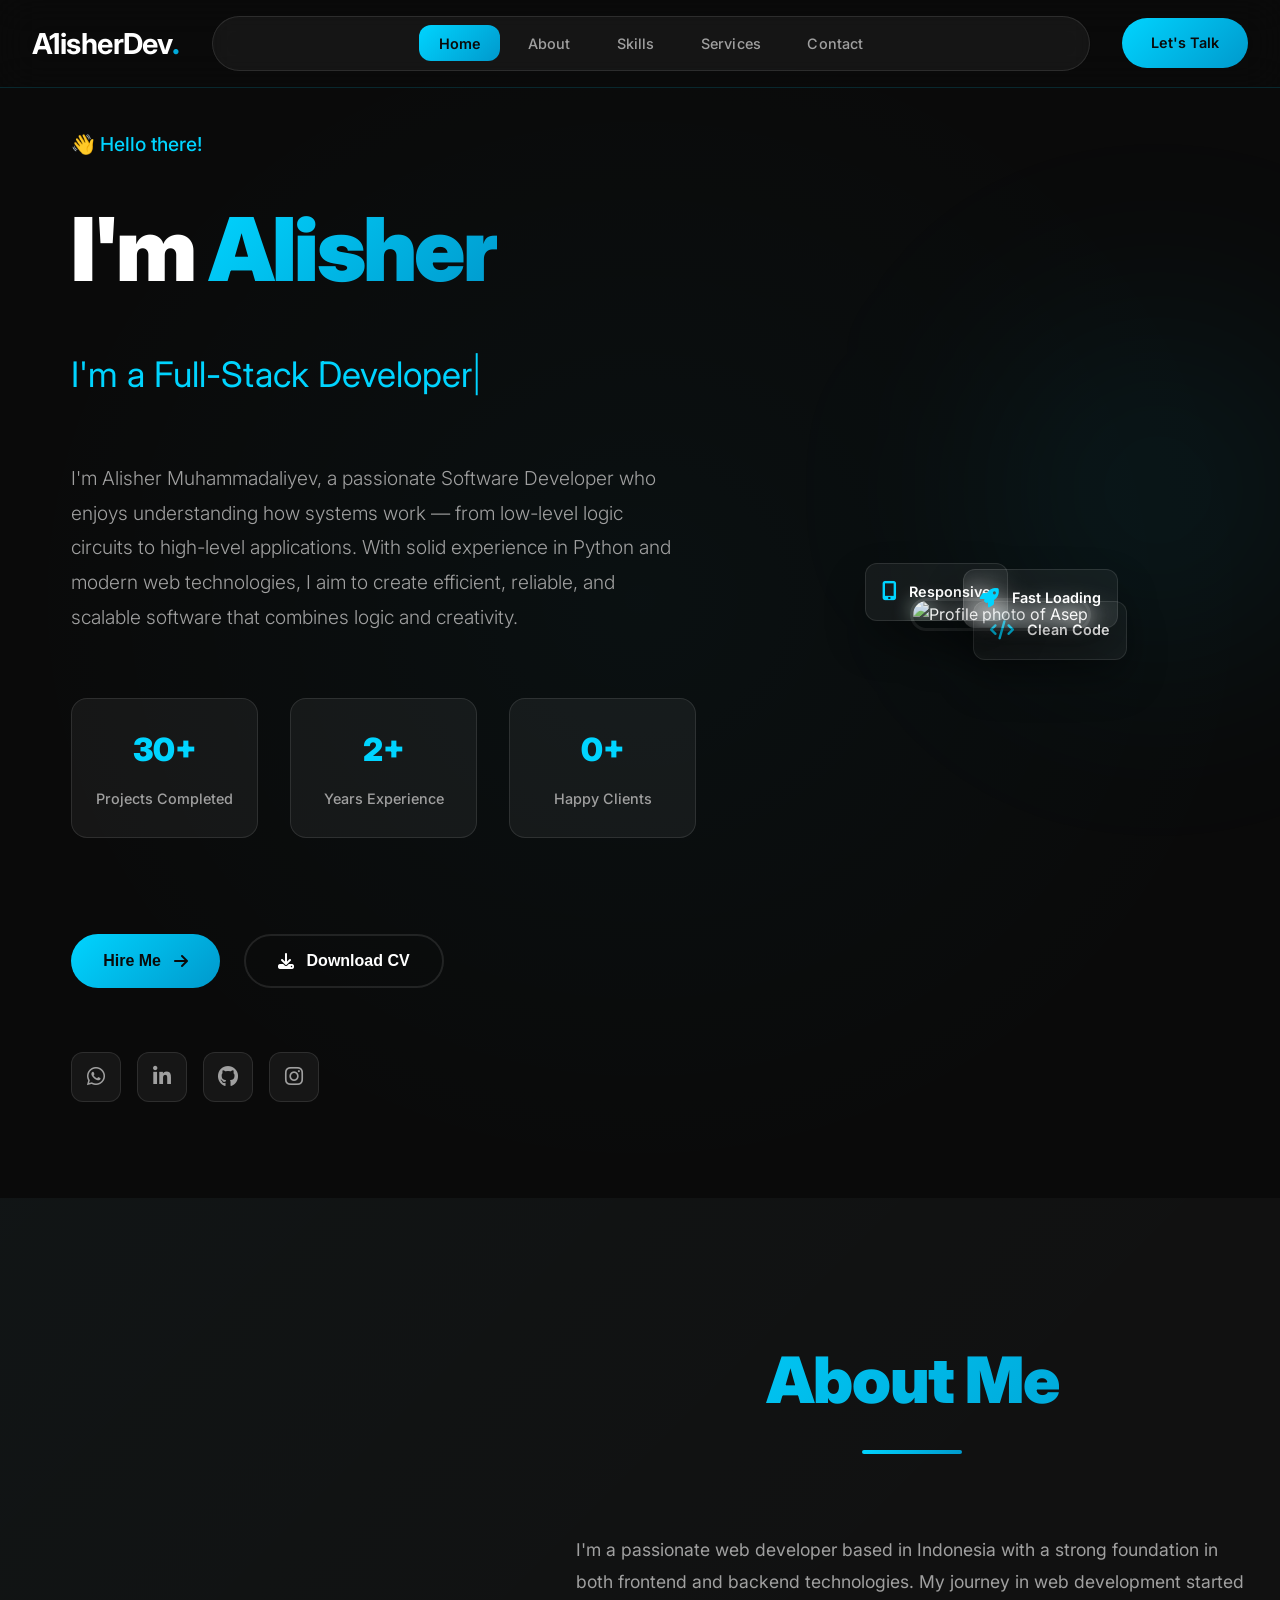
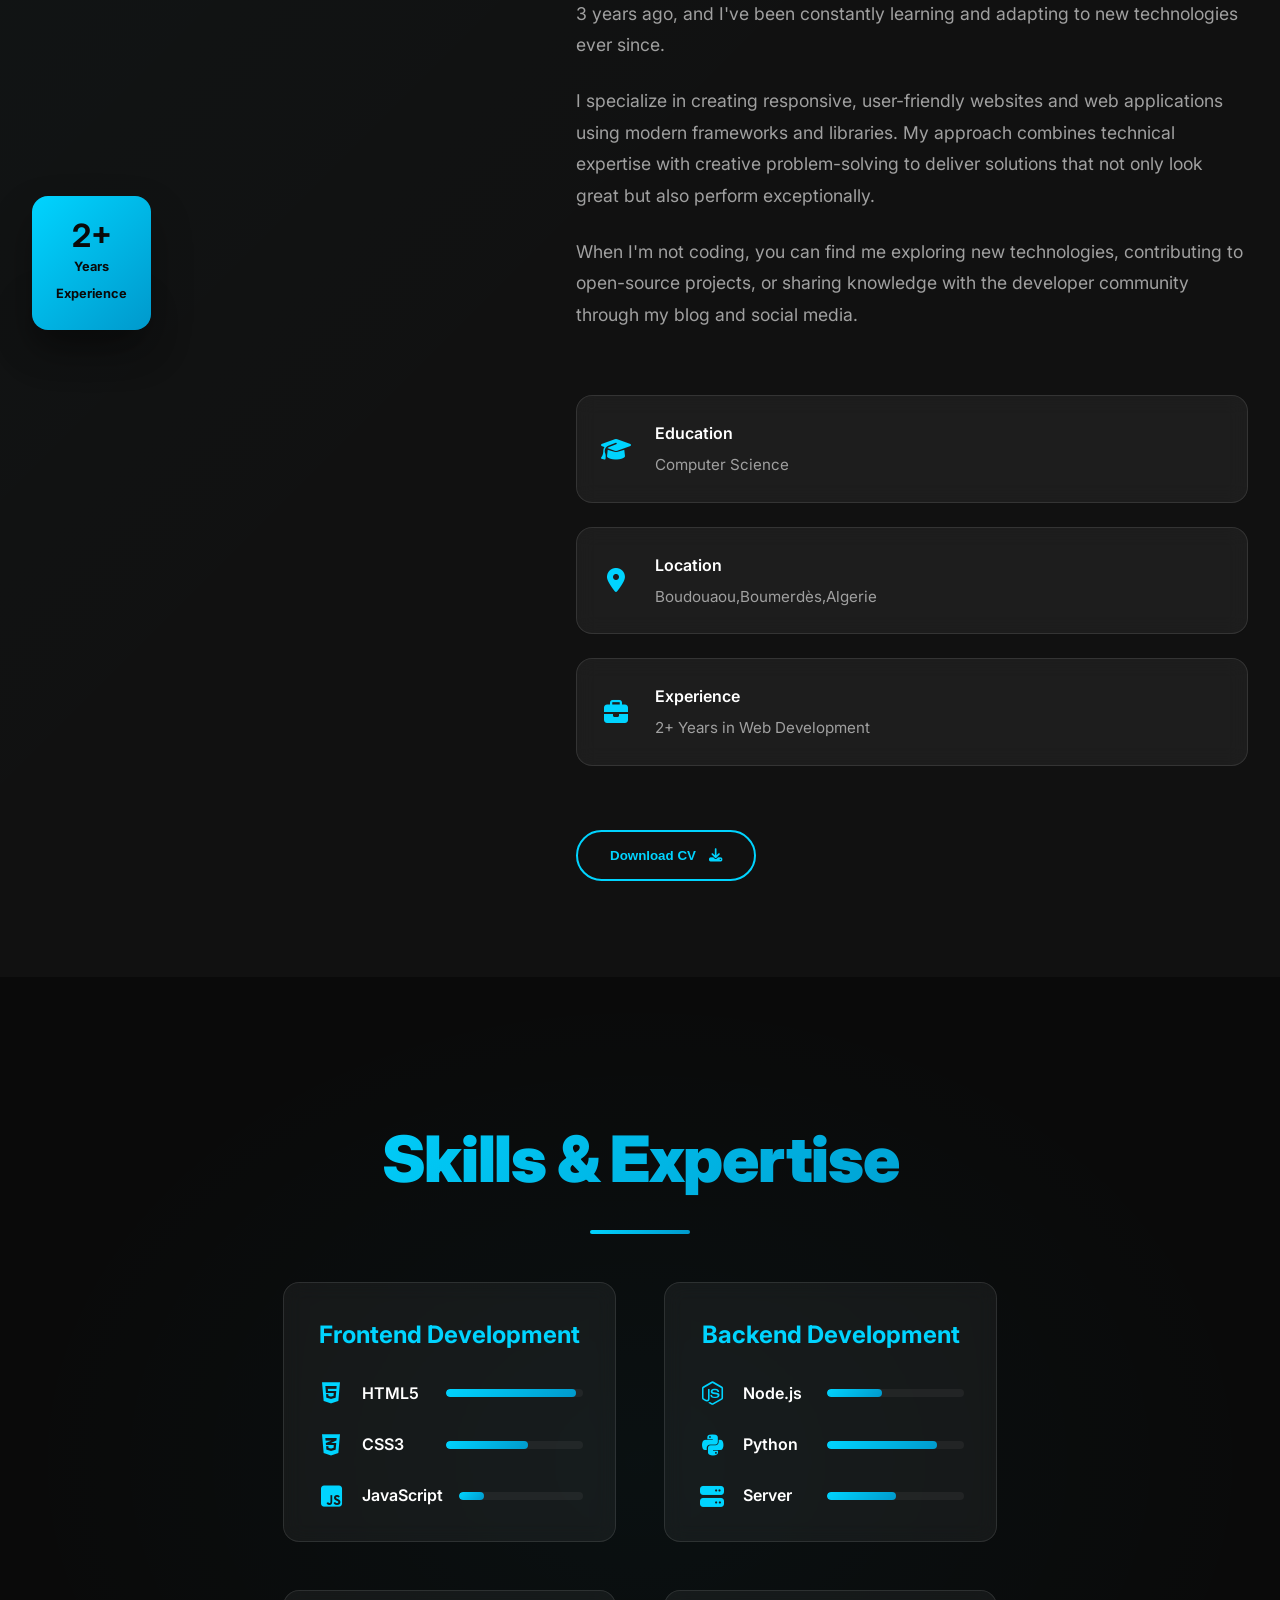
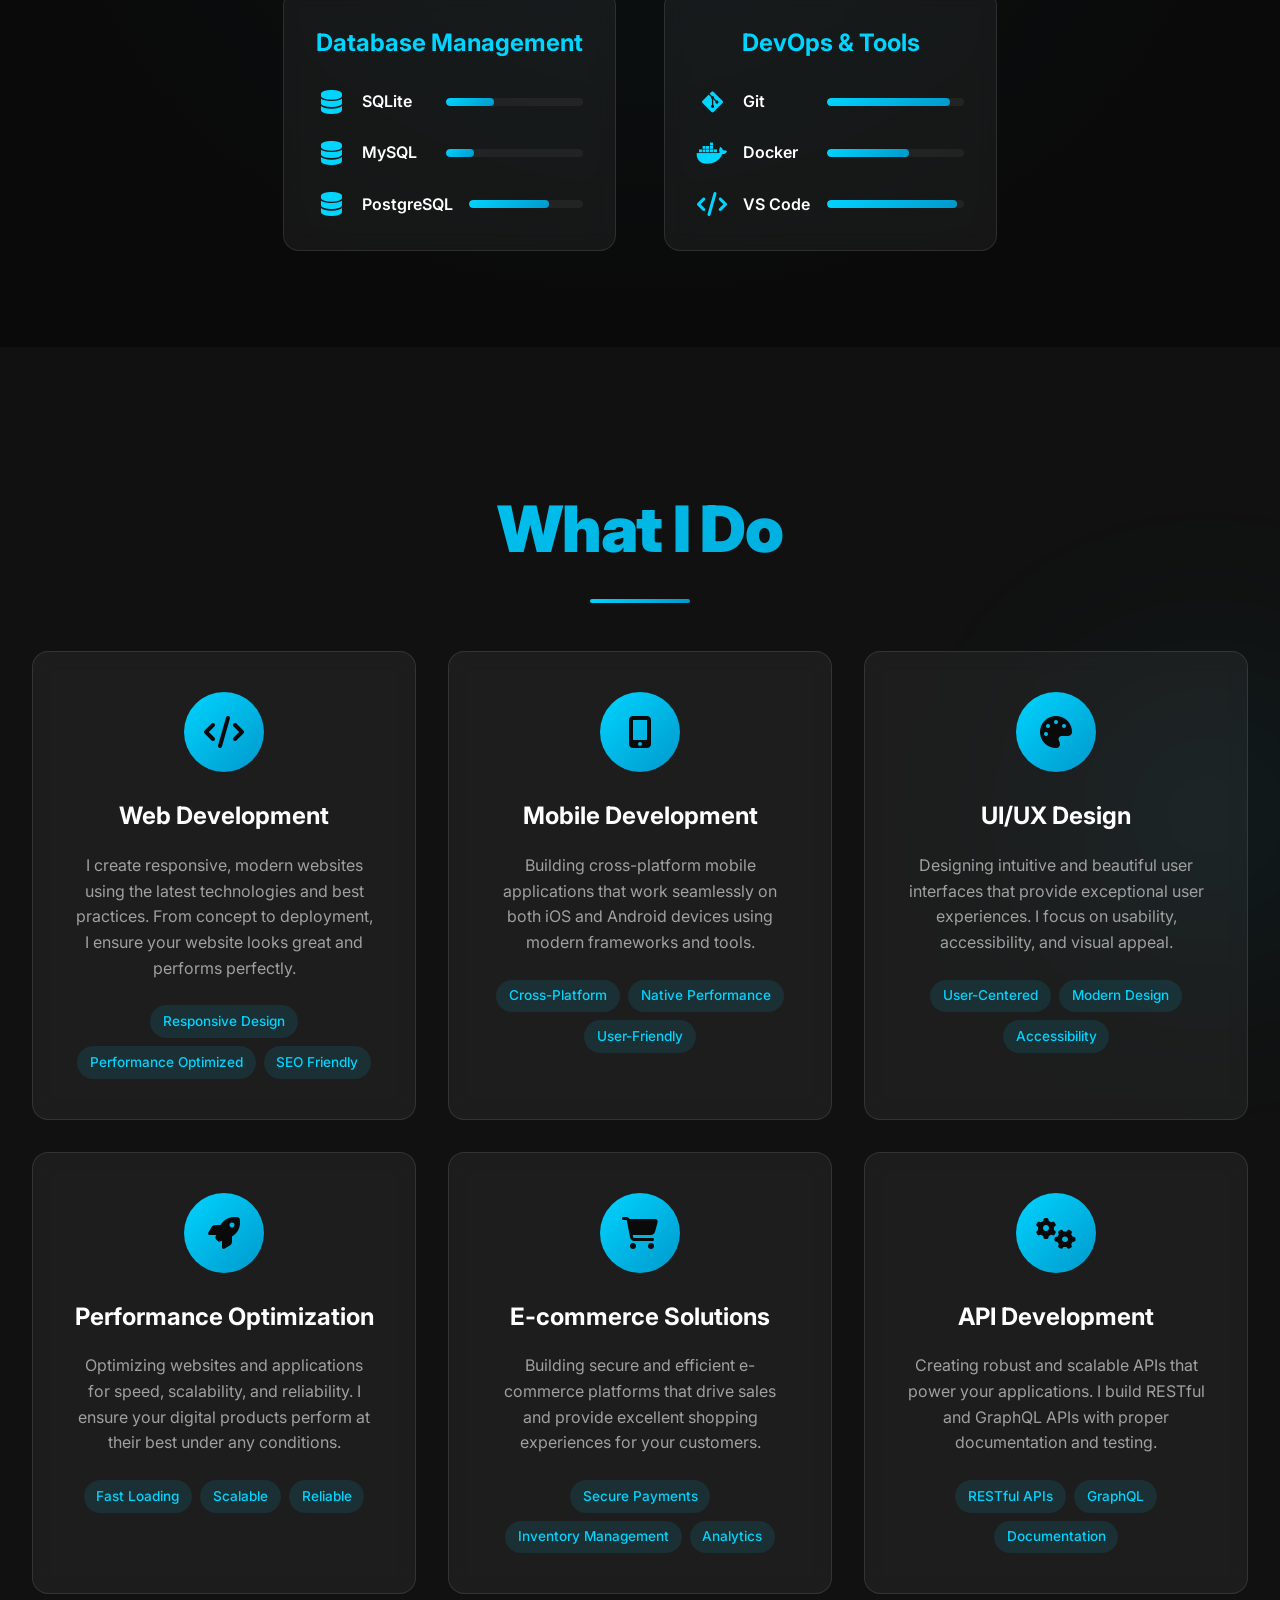
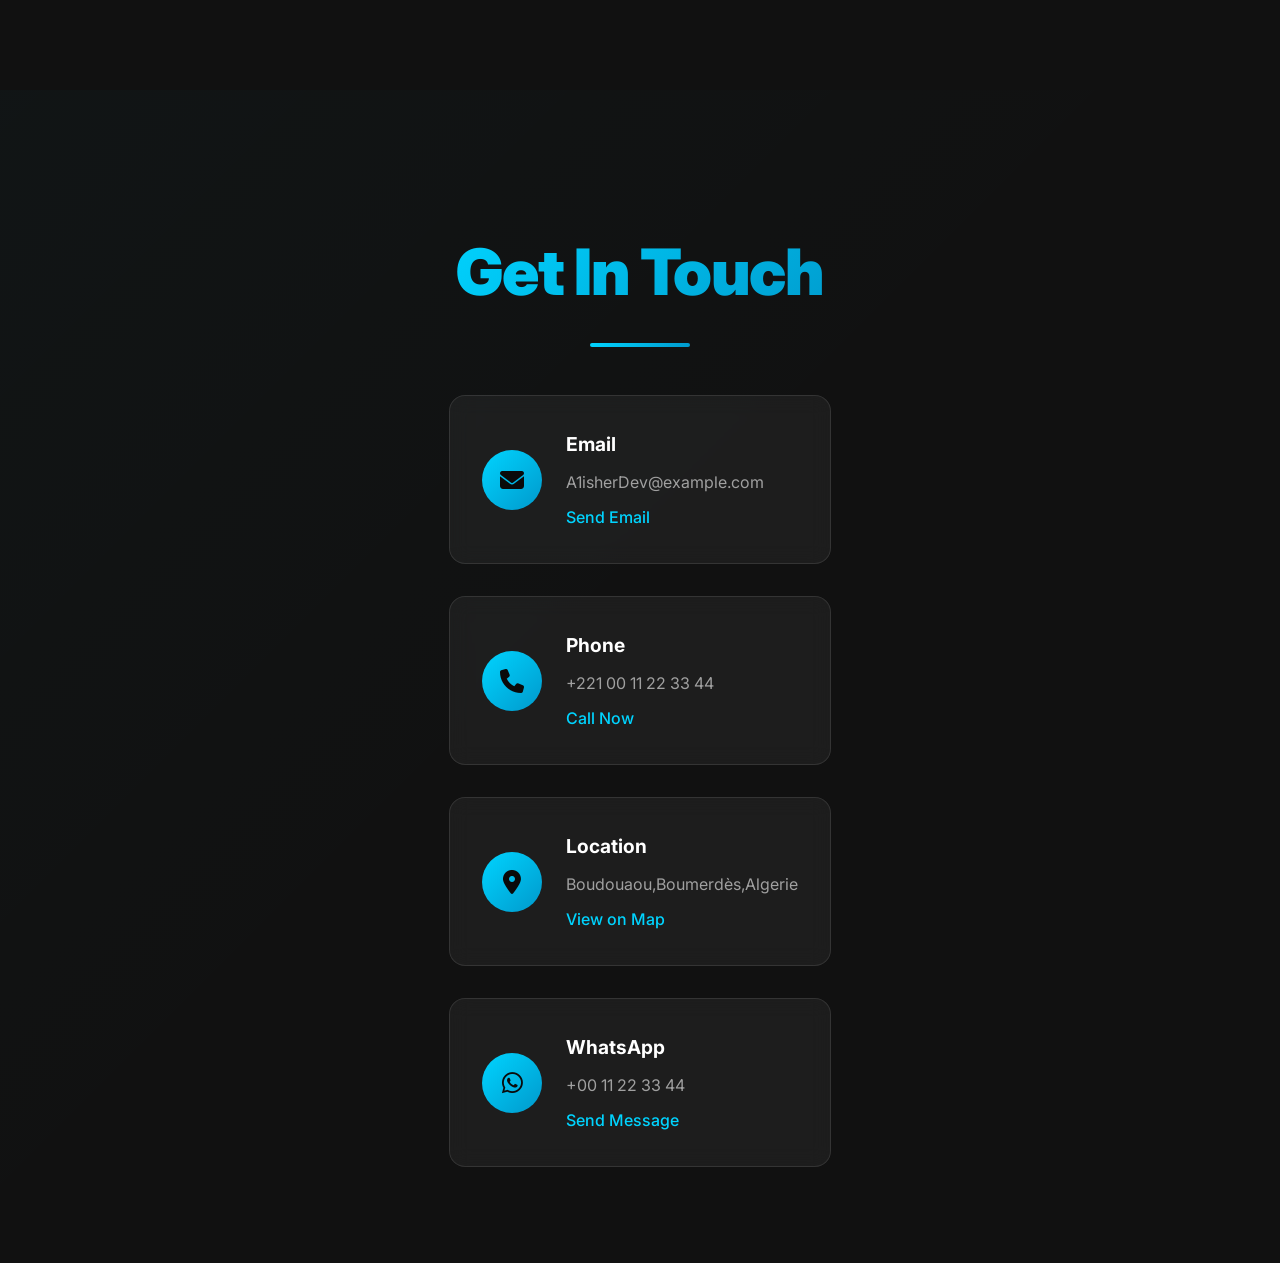
==== commit 7c936134: "half way there" ====
--- a/protfile/index.html
+++ b/protfile/index.html
@@ -184,14 +184,14 @@
                                     <i class="fab fa-css3-alt"></i>
                                     <span>CSS3</span>
                                     <div class="skill-bar">
-                                        <div class="skill-fill" style="width: 90%"></div>
+                                        <div class="skill-fill" style="width: 60%"></div>
                                     </div>
                                 </div>
                                 <div class="skill-item">
                                     <i class="fab fa-js-square"></i>
                                     <span>JavaScript</span>
                                     <div class="skill-bar">
-                                        <div class="skill-fill" style="width: 85%"></div>
+                                        <div class="skill-fill" style="width: 20%"></div>
                                     </div>
                                 </div>
                             </div>
@@ -203,7 +203,7 @@
                                     <i class="fab fa-node-js"></i>
                                     <span>Node.js</span>
                                     <div class="skill-bar">
-                                        <div class="skill-fill" style="width: 85%"></div>
+                                        <div class="skill-fill" style="width: 40%"></div>
                                     </div>
                                 </div>
                                 <div class="skill-item">
@@ -215,9 +215,9 @@
                                 </div>
                                 <div class="skill-item">
                                     <i class="fas fa-server"></i>
-                                    <span>Express.js</span>
-                                    <div class="skill-bar">
-                                        <div class="skill-fill" style="width: 80%"></div>
+                                    <span>Server</span>
+                                    <div class="skill-bar">
+                                        <div class="skill-fill" style="width: 50%"></div>
                                     </div>
                                 </div>
                             </div>
@@ -227,16 +227,16 @@
                             <div class="skill-items">
                                 <div class="skill-item">
                                     <i class="fas fa-database"></i>
-                                    <span>MongoDB</span>
-                                    <div class="skill-bar">
-                                        <div class="skill-fill" style="width: 75%"></div>
+                                    <span>SQLite</span>
+                                    <div class="skill-bar">
+                                        <div class="skill-fill" style="width: 35%"></div>
                                     </div>
                                 </div>
                                 <div class="skill-item">
                                     <i class="fas fa-database"></i>
                                     <span>MySQL</span>
                                     <div class="skill-bar">
-                                        <div class="skill-fill" style="width: 80%"></div>
+                                        <div class="skill-fill" style="width: 20%"></div>
                                     </div>
                                 </div>
                                 <div class="skill-item">
@@ -262,7 +262,7 @@
                                     <i class="fab fa-docker"></i>
                                     <span>Docker</span>
                                     <div class="skill-bar">
-                                        <div class="skill-fill" style="width: 70%"></div>
+                                        <div class="skill-fill" style="width: 60%"></div>
                                     </div>
                                 </div>
                                 <div class="skill-item">
@@ -274,57 +274,6 @@
                                 </div>
                             </div>
                         </div>
-                        <div class="skill-category">
-                            <h3>UI/UX Design</h3>
-                            <div class="skill-items">
-                                <div class="skill-item">
-                                    <i class="fab fa-figma"></i>
-                                    <span>Figma</span>
-                                    <div class="skill-bar">
-                                        <div class="skill-fill" style="width: 85%"></div>
-                                    </div>
-                                </div>
-                                <div class="skill-item">
-                                    <i class="fas fa-palette"></i>
-                                    <span>Adobe XD</span>
-                                    <div class="skill-bar">
-                                        <div class="skill-fill" style="width: 75%"></div>
-                                    </div>
-                                </div>
-                                <div class="skill-item">
-                                    <i class="fas fa-mobile-alt"></i>
-                                    <span>Responsive Design</span>
-                                    <div class="skill-bar">
-                                        <div class="skill-fill" style="width: 90%"></div>
-                                    </div>
-                                </div>
-                            </div>
-                        </div>
-                        <div class="skill-category">
-                            <h3>Mobile Development</h3>
-                            <div class="skill-items">
-                                <div class="skill-item">
-                                    <i class="fab fa-react"></i>
-                                    <span>React Native</span>
-                                    <div class="skill-bar">
-                                        <div class="skill-fill" style="width: 75%"></div>
-                                    </div>
-                                </div>
-                                <div class="skill-item">
-                                    <i class="fab fa-android"></i>
-                                    <span>Android</span>
-                                    <div class="skill-bar">
-                                        <div class="skill-fill" style="width: 70%"></div>
-                                    </div>
-                                </div>
-                                <div class="skill-item">
-                                    <i class="fab fa-apple"></i>
-                                    <span>iOS</span>
-                                    <div class="skill-bar">
-                                        <div class="skill-fill" style="width: 65%"></div>
-                                    </div>
-                                </div>
-                            </div>
                         </div>
                     </div>
                 </div>
@@ -461,30 +410,6 @@
                             </div>
                         </div>
                     </div>
-                    <div class="contact-form">
-                        <form id="contactForm">
-                            <div class="form-group">
-                                <input type="text" id="name" name="name" required>
-                                <label for="name">Your Name</label>
-                            </div>
-                            <div class="form-group">
-                                <input type="email" id="email" name="email" required>
-                                <label for="email">Your Email</label>
-                            </div>
-                            <div class="form-group">
-                                <input type="text" id="subject" name="subject" required>
-                                <label for="subject">Your Subject</label>
-                            </div>
-                            <div class="form-group">
-                                <textarea id="message" name="message" rows="5" required></textarea>
-                                <label for="message">Your Message</label>
-                            </div>
-                            <button type="submit" class="submit-btn">
-                                <span>Send Message</span>
-                                <i class="fas fa-paper-plane"></i>
-                            </button>
-                        </form>
-                    </div>
                 </div>
             </div>
         </section>
--- a/protfile/style.css
+++ b/protfile/style.css
@@ -1315,7 +1315,7 @@
 
 .contact-content {
     display: grid;
-    grid-template-columns: 1fr 1fr;
+    grid-template-columns: 1fr;
     gap: 4rem;
     max-width: 1400px;
     margin: 0 auto;
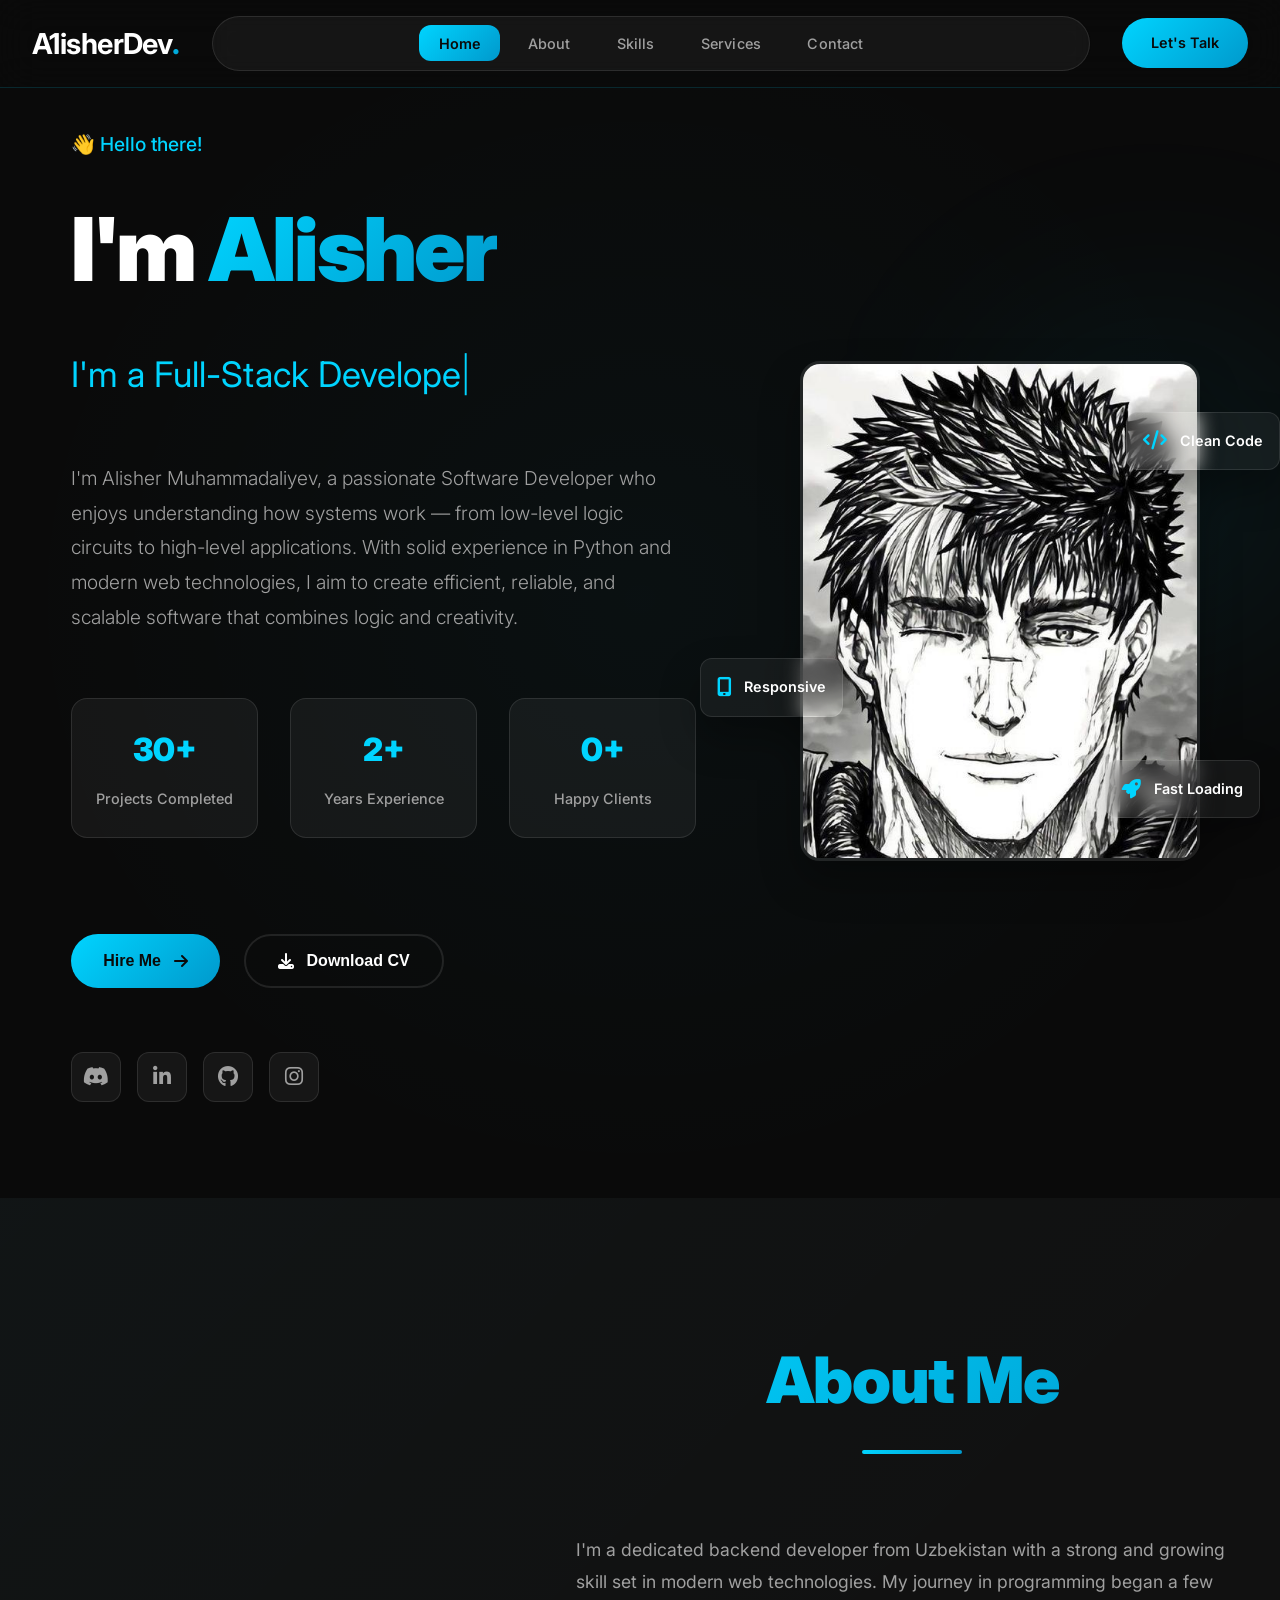
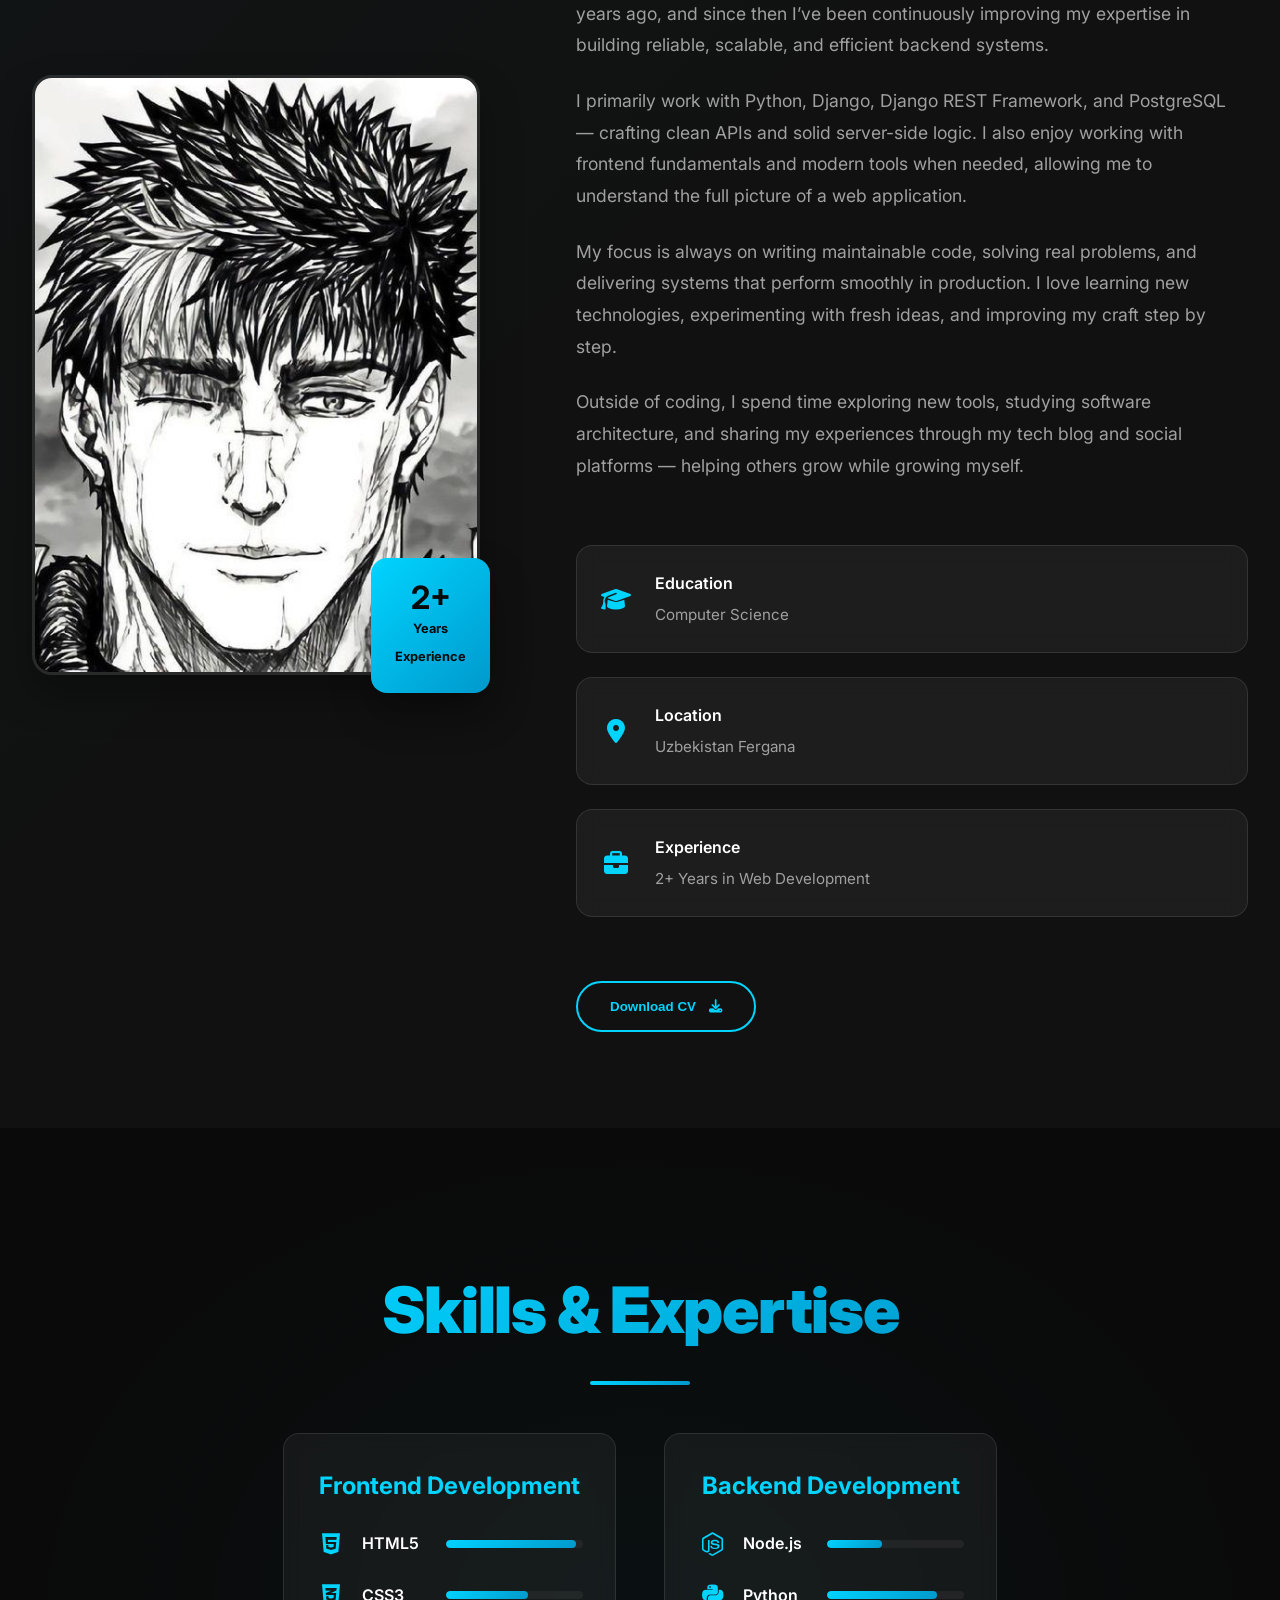
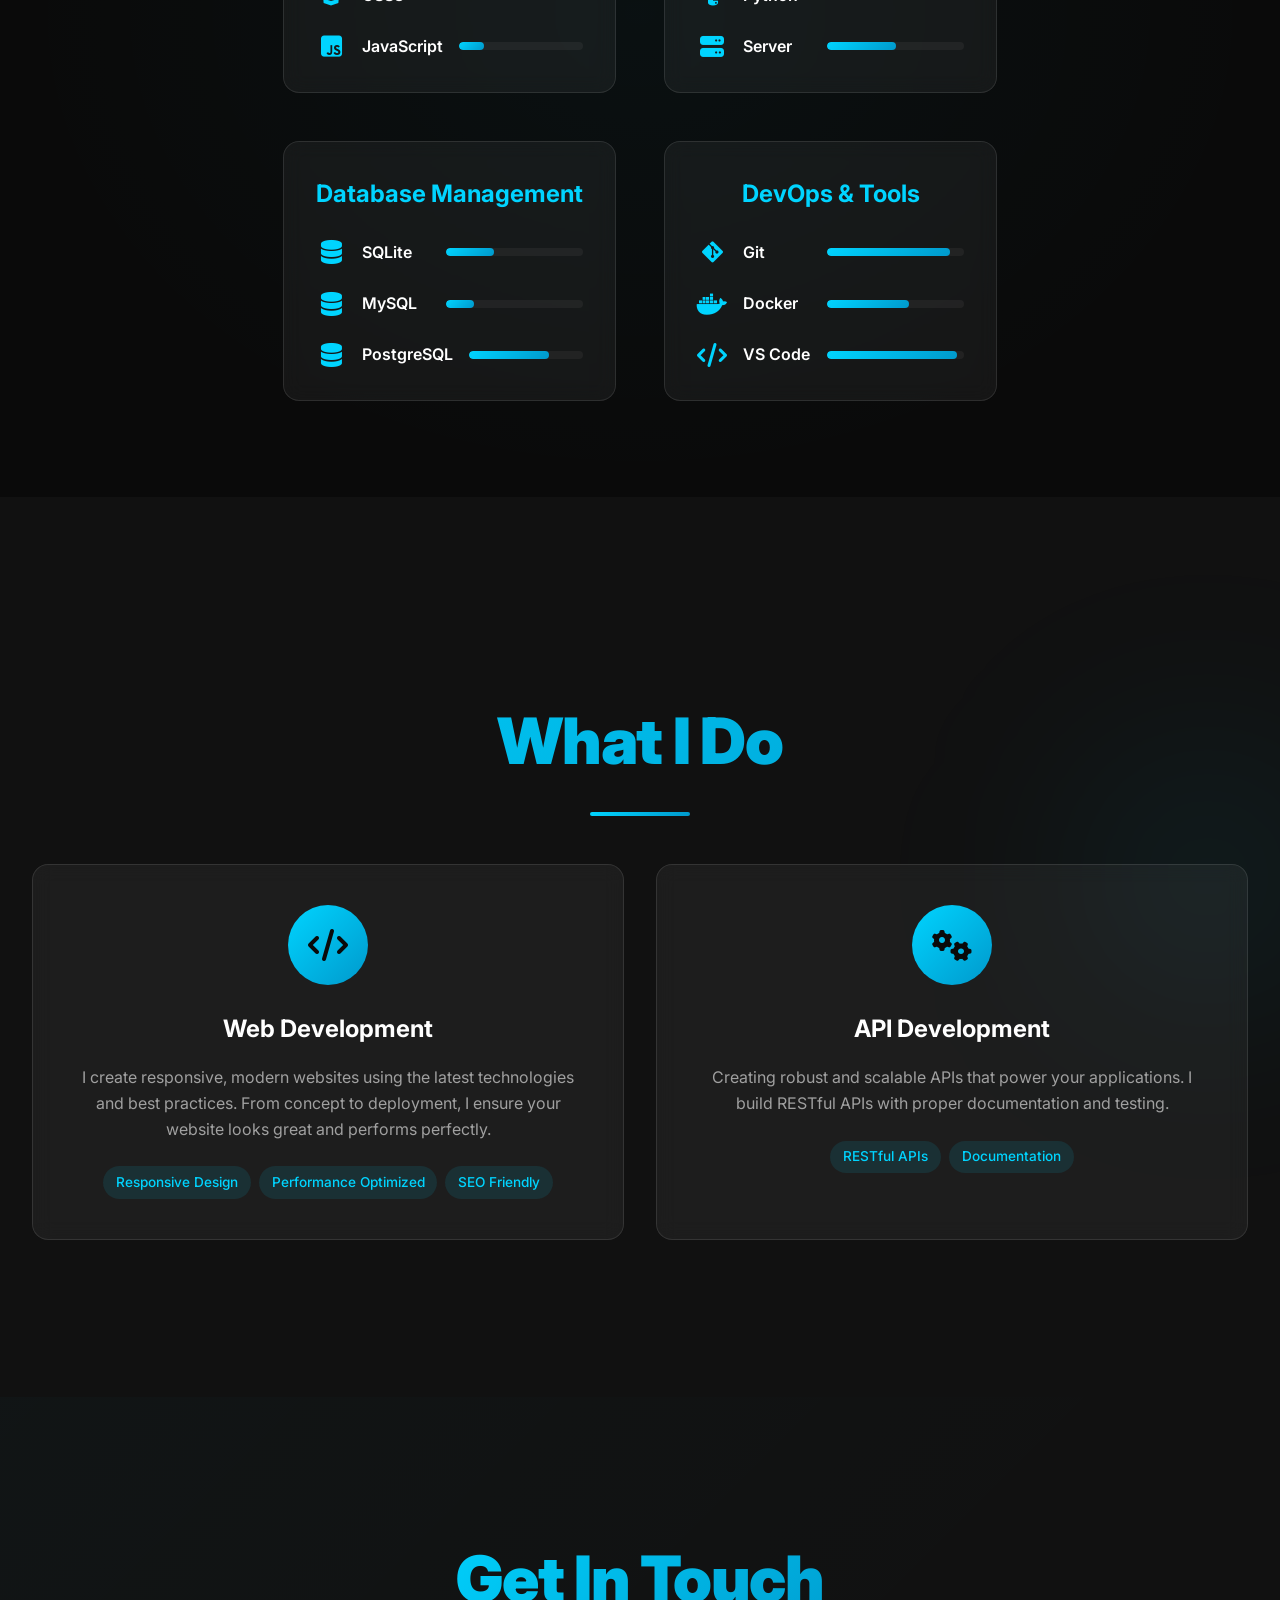
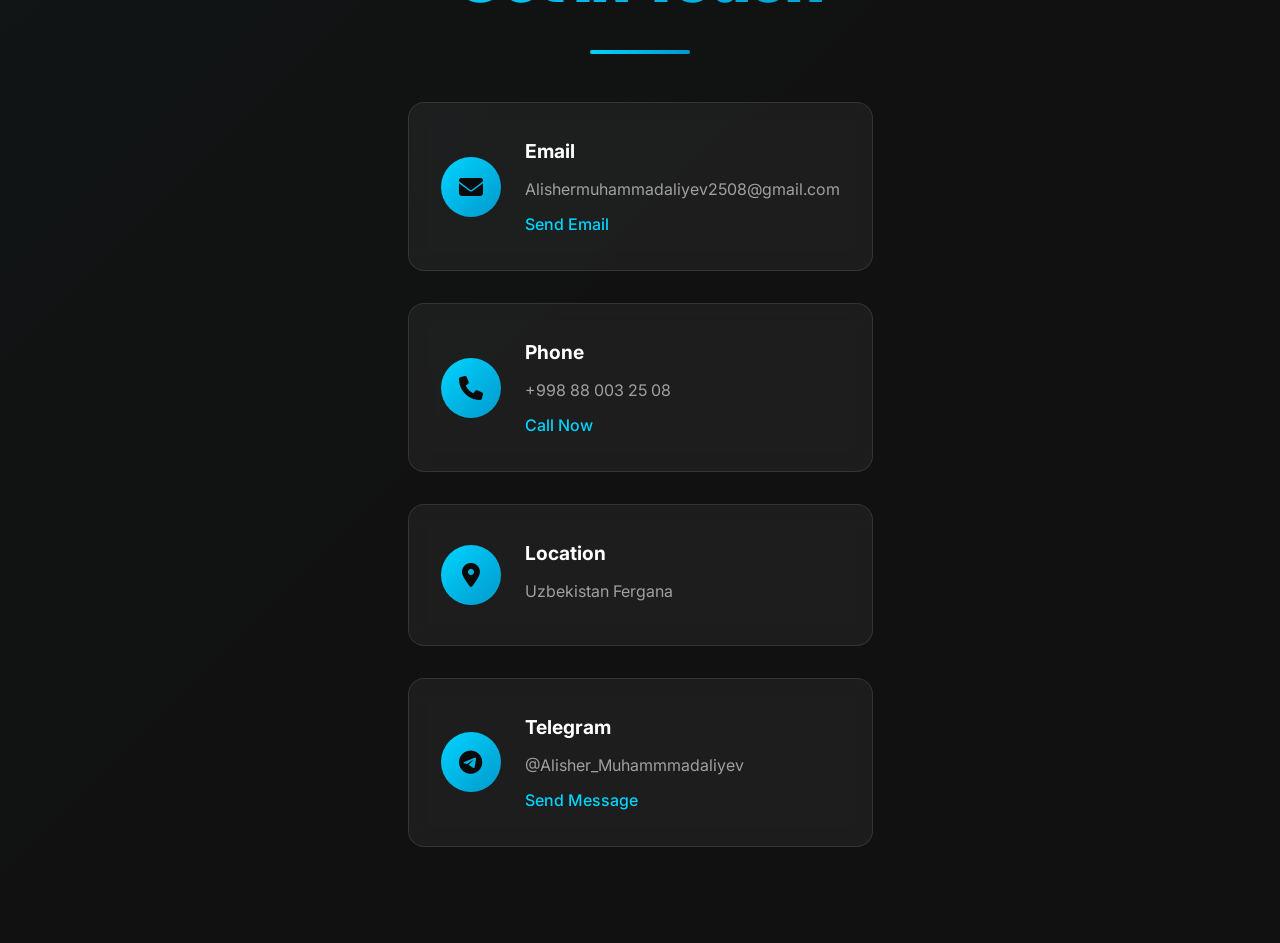
==== commit 8f54004d: "finished" ====
--- a/protfile/index.html
+++ b/protfile/index.html
@@ -4,6 +4,7 @@
     <meta charset="UTF-8">
     <meta name="viewport" content="width=device-width, initial-scale=1.0">
     <title>A1isherDev</title>
+    <link rel="icon" type="image/png" href="images/img.png">
     <link rel="stylesheet" href="https://fonts.googleapis.com/css2?family=Inter:wght@300;400;500;600;700;900&display=swap">
     <link rel="stylesheet" href="https://cdnjs.cloudflare.com/ajax/libs/font-awesome/6.4.0/css/all.min.css">
     <link rel="stylesheet" href="style.css">
@@ -70,16 +71,16 @@
                         </div>
 
                         <div class="social-links">
-                            <a href="#" aria-label="WhatsApp" class="social-icon whatsapp">
-                                <i class="fab fa-whatsapp"></i>
+                            <a href="https://discord.com/users/1354328698454675500" aria-label="discord" class="social-icon discord">
+                                <i class="fab fa-discord"></i>
                             </a>
-                            <a href="#" aria-label="LinkedIn" class="social-icon linkedin">
+                            <a href="https://www.linkedin.com/in/alisher-muhammadaliyev-616795344/" aria-label="LinkedIn" class="social-icon linkedin">
                                 <i class="fab fa-linkedin-in"></i>
                             </a>
                             <a href="https://github.com/A1isherDev" aria-label="GitHub" class="social-icon github">
                                 <i class="fab fa-github"></i>
                             </a>
-                            <a href="#" aria-label="Instagram" class="social-icon instagram">
+                            <a href="https://instagram.com/a1isherdev/" aria-label="Instagram" class="social-icon instagram">
                                 <i class="fab fa-instagram"></i>
                             </a>
                         </div>
@@ -87,7 +88,7 @@
                     
                     <div class="home-image">
                         <div class="image-container">
-                            <img src="images/img.jpg" alt="Profile photo of Asep" class="profile-image">
+                            <img src="images/img.png" alt="Profile photo of Asep" class="profile-image">
                             <div class="floating-card card-1">
                                 <i class="fas fa-code"></i>
                                 <span>Clean Code</span>
@@ -111,7 +112,7 @@
                 <div class="about-content">
                     <div class="about-image">
                         <div class="image-wrapper">
-                            <img src="images/img.jpg" alt="About Asep" class="about-img">
+                            <img src="images/img.png" alt="About Asep" class="about-img">
                             <div class="experience-badge">
                                 <span class="badge-number">2+</span>
                                 <span class="badge-text">Years<br>Experience</span>
@@ -122,11 +123,12 @@
                     <div class="about-text">
                         <h2 class="section-title">About Me</h2>
                         <div class="about-description">
-                            <p>I'm a passionate web developer based in Indonesia with a strong foundation in both frontend and backend technologies. My journey in web development started 3 years ago, and I've been constantly learning and adapting to new technologies ever since.</p>
+                            <p>I'm a dedicated backend developer from Uzbekistan with a strong and growing skill set in modern web technologies. My journey in programming began a few years ago, and since then I’ve been continuously improving my expertise in building reliable, scalable, and efficient backend systems.</p>
                             
-                            <p>I specialize in creating responsive, user-friendly websites and web applications using modern frameworks and libraries. My approach combines technical expertise with creative problem-solving to deliver solutions that not only look great but also perform exceptionally.</p>
+                            <p>I primarily work with Python, Django, Django REST Framework, and PostgreSQL — crafting clean APIs and solid server-side logic. I also enjoy working with frontend fundamentals and modern tools when needed, allowing me to understand the full picture of a web application.</p>
                             
-                            <p>When I'm not coding, you can find me exploring new technologies, contributing to open-source projects, or sharing knowledge with the developer community through my blog and social media.</p>
+                            <p>My focus is always on writing maintainable code, solving real problems, and delivering systems that perform smoothly in production. I love learning new technologies, experimenting with fresh ideas, and improving my craft step by step.</p>
+                            <p>Outside of coding, I spend time exploring new tools, studying software architecture, and sharing my experiences through my tech blog and social platforms — helping others grow while growing myself.</p>
                         </div>
 
                         <div class="about-highlights">
@@ -141,7 +143,7 @@
                                 <i class="fas fa-map-marker-alt"></i>
                                 <div>
                                     <h4>Location</h4>
-                                    <p>Boudouaou,Boumerdès,Algerie</p>
+                                    <p>Uzbekistan Fergana</p>
                                 </div>
                             </div>
                             <div class="highlight">
@@ -298,63 +300,15 @@
                                 <span>SEO Friendly</span>
                             </div>
                         </div>
-                        <div class="service-card">
-                            <div class="service-icon">
-                                <i class="fas fa-mobile-alt"></i>
-                            </div>
-                            <h3>Mobile Development</h3>
-                            <p>Building cross-platform mobile applications that work seamlessly on both iOS and Android devices using modern frameworks and tools.</p>
-                            <div class="service-features">
-                                <span>Cross-Platform</span>
-                                <span>Native Performance</span>
-                                <span>User-Friendly</span>
-                            </div>
-                        </div>
-                        <div class="service-card">
-                            <div class="service-icon">
-                                <i class="fas fa-palette"></i>
-                            </div>
-                            <h3>UI/UX Design</h3>
-                            <p>Designing intuitive and beautiful user interfaces that provide exceptional user experiences. I focus on usability, accessibility, and visual appeal.</p>
-                            <div class="service-features">
-                                <span>User-Centered</span>
-                                <span>Modern Design</span>
-                                <span>Accessibility</span>
-                            </div>
-                        </div>
-                        <div class="service-card">
-                            <div class="service-icon">
-                                <i class="fas fa-rocket"></i>
-                            </div>
-                            <h3>Performance Optimization</h3>
-                            <p>Optimizing websites and applications for speed, scalability, and reliability. I ensure your digital products perform at their best under any conditions.</p>
-                            <div class="service-features">
-                                <span>Fast Loading</span>
-                                <span>Scalable</span>
-                                <span>Reliable</span>
-                            </div>
-                        </div>
-                        <div class="service-card">
-                            <div class="service-icon">
-                                <i class="fas fa-shopping-cart"></i>
-                            </div>
-                            <h3>E-commerce Solutions</h3>
-                            <p>Building secure and efficient e-commerce platforms that drive sales and provide excellent shopping experiences for your customers.</p>
-                            <div class="service-features">
-                                <span>Secure Payments</span>
-                                <span>Inventory Management</span>
-                                <span>Analytics</span>
-                            </div>
-                        </div>
+                        
                         <div class="service-card">
                             <div class="service-icon">
                                 <i class="fas fa-cogs"></i>
                             </div>
                             <h3>API Development</h3>
-                            <p>Creating robust and scalable APIs that power your applications. I build RESTful and GraphQL APIs with proper documentation and testing.</p>
+                            <p>Creating robust and scalable APIs that power your applications. I build RESTful APIs with proper documentation and testing.</p>
                             <div class="service-features">
                                 <span>RESTful APIs</span>
-                                <span>GraphQL</span>
                                 <span>Documentation</span>
                             </div>
                         </div>
@@ -375,8 +329,8 @@
                             </div>
                             <div class="contact-details">
                                 <h3>Email</h3>
-                                <p>A1isherDev@example.com</p>
-                                <a href="mailto:asep@example.com">Send Email</a>
+                                <p>Alishermuhammadaliyev2508@gmail.com</p>
+                                <a href="mailto:Alishermuhammadaliyev2508@gmail.com">Send Email</a>
                             </div>
                         </div>
                         <div class="contact-item">
@@ -385,8 +339,8 @@
                             </div>
                             <div class="contact-details">
                                 <h3>Phone</h3>
-                                <p>+221 00 11 22 33 44</p>
-                                <a href="tel:+00 11 22 33 44">Call Now</a>
+                                <p>+998 88 003 25 08</p>
+                                <a href="tel:+998 88 003 25 08">Call Now</a>
                             </div>
                         </div>
                         <div class="contact-item">
@@ -395,18 +349,17 @@
                             </div>
                             <div class="contact-details">
                                 <h3>Location</h3>
-                                <p>Boudouaou,Boumerdès,Algerie</p>
-                                <a href="#" target="_blank">View on Map</a>
+                                <p>Uzbekistan Fergana</p>
                             </div>
                         </div>
                         <div class="contact-item">
                             <div class="contact-icon">
-                                <i class="fab fa-whatsapp"></i>
+                                <i class="fab fa-telegram"></i>
                             </div>
                             <div class="contact-details">
-                                <h3>WhatsApp</h3>
-                                <p>+00 11 22 33 44</p>
-                                <a href="#" target="_blank">Send Message</a>
+                                <h3>Telegram</h3>
+                                <p>@Alisher_Muhammmadaliyev</p>
+                                <a href="https://t.me/Alisher_Muhammadaliyev" target="_blank">Send Message</a>
                             </div>
                         </div>
                     </div>
